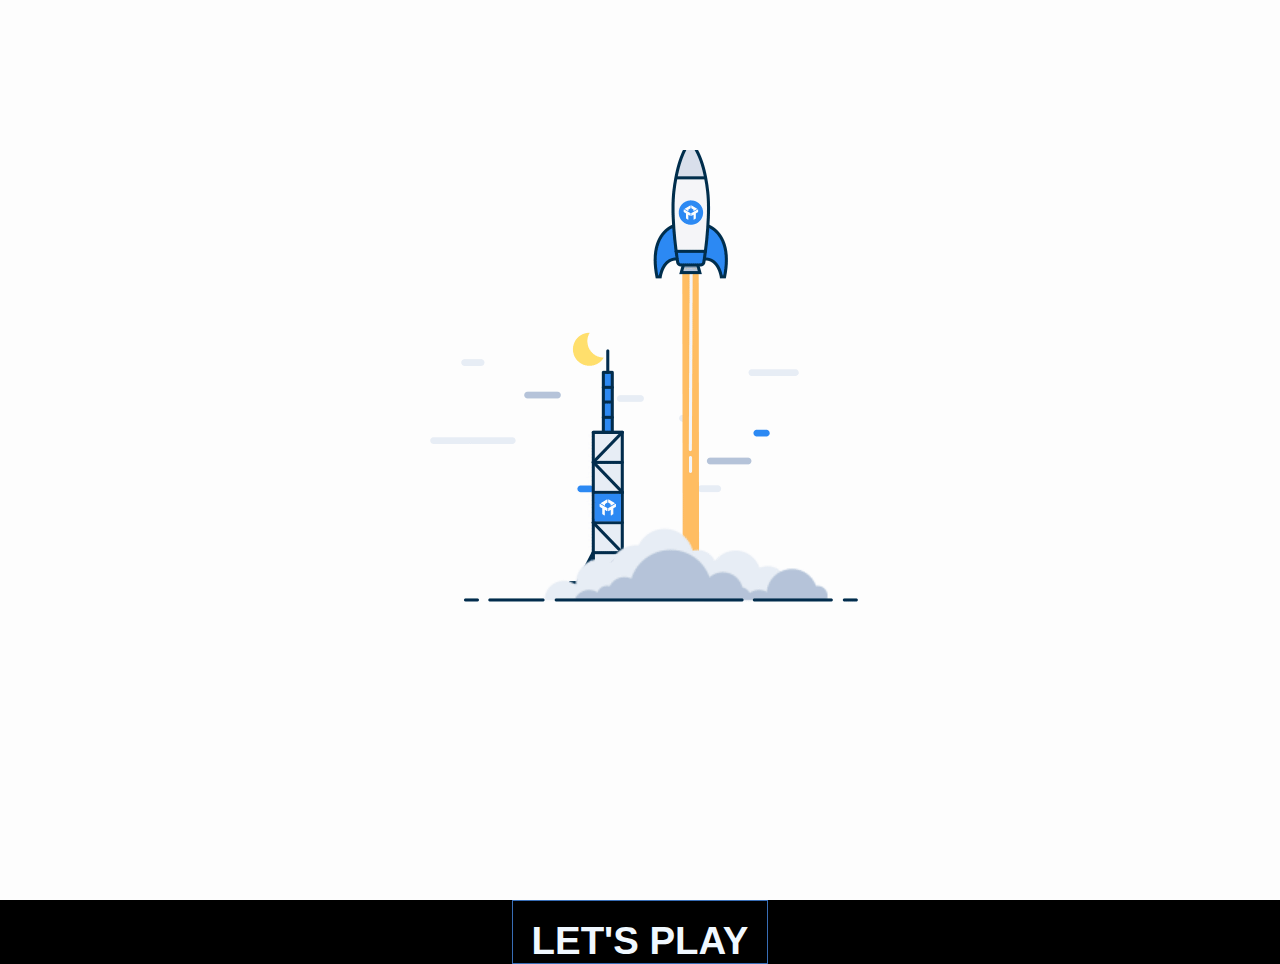
==== index.html @ 42dce7be "Add files via upload" ====
<!DOCTYPE html>
<html lang="en">
<head>
    <style>
       
    </style>
    <link rel="stylesheet" href="home.css">
    <meta charset="UTF-8">
    <meta http-equiv="X-UA-Compatible" content="IE=edge">
    <meta name="viewport" content="width=device-width, initial-scale=1.0">
    <title>Coming Soon!</title>
    <style>
  
    </style>
</head>
<body>
  
    <div id="loader"></div>
    <div class="content">
  
    <div id="particles-js">
    
    <h1 id="xx">TAE PAY</h1>
    <h2 id="xxx">THE FUTURE OF BANKING</h2>
    <h1 id="glow">COMING SOON!</h1>
    <h2 id="xxxxx">WHILE  YOU  WAIT</h2>
</div>
<audio src="/videos/bg_audio.mp3" id="my_audio" loop="loop" autoplay="autoplay"></audio>
<details id="details">
  <summary id="summary"><h1 id="sum_text"style="color: aliceblue;">LET'S PLAY</h1></summary>
<center><iframe src="https://funhtml5games.com?embed=mariokart" style="width:88vw;height:56vw;border:none; margin:auto;" frameborder="0" scrolling="no"></iframe></center>

</details>
<script src="./particles.js"></script>
<script src="./app.js"></script> </script>
<script src="loader.js"></script>
<script type="text/javascript">
  window.onload=function(){
      document.getElementById("my_audio").play();
    }
  </script>

</body>
</html>
---- home.css ----
#loader{
	position: fixed;
	width: 100%;
	height: 100vh;
	 background: #fdfdfd url('./videos/rocket1.gif') no-repeat center; 
	z-index: 999;
}
#links{
    text-decoration: none;
    color: black;
    
}
*{
    margin: 0px;
    padding: 0px;
    box-sizing: border-box;font-family: 'Gill Sans', 'Gill Sans MT', Calibri, 'Trebuchet MS', sans-serif;
}
#particles-js{
    width: 100%;
    height: 100vh;
    /* background-image: url('./videos/newbg.jpg'); */
    background-color: black;

}
#xx{
    position: absolute;
    margin: auto;
    top: 25% ;
    left: 50% ;
    transform: translate(-50%, -50%);
    font-size: 5vw;
    color: white;
    text-align: center;
    animation: glow 1s ease-in-out infinite alternate;
    }
    @keyframes xx {
        from {
          text-shadow: 0 0 10px #fff, 0 0 20px #fff, 0 0 30px #4FC2C1, 0 0 40px#4FC2C1, 0 0 50px #4FC2C1, 0 0 60px #4FC2C1, 0 0 70px #4FC2C1;
        }
        
        to {
          text-shadow: 0 0 20px #fff, 0 0 30px #4FC2C1, 0 0 40px #4FC2C1, 0 0 50px #4FC2C1, 0 0 60px #4FC2C1, 0 0 70px #4FC2C1, 0 0 80px #4FC2C1;
        }
      }
#xxx{
    position: absolute;
    margin: auto;
    top: 35%;
    left: 50%;
    transform: translate(-50%, -50%);
    font-size: 3.2vw;
    color: white;
}
#xxxx{
    position: absolute;
    top: 40%;
    left: 50%;
    transform: translate(-50%, -50%);
    font-size: 40px;
    color: white;
}
#xxxxx{
    position: absolute;
    margin: auto;
    top: 95%;
    left: 50%;
    transform: translate(-50%, -50%);
    font-size: 1.5vw;
    color: white;

}



#heading{
    font-size:4vw;
    font-family: Arial, Helvetica, sans-serif;
    color: white;
}
#sub_heading{
    color: white;
    font-size: 2em;
    font-family: Arial, Helvetica, sans-serif;
}
#button{
    font-family: lato;
    width:200px;
    margin-top:2em;
    color: black;
    background-color:white;
    border-radius: 1cm;
    border-color: white;
}
#button:hover{
    background-color: #4fc2c1;
    color:white
}
.what{
    display: flex;
    background-color: rgba(255,255,255,255);
}
#what_cont{
    margin-top:7em auto;
    margin-left: 6em auto;
    text-align: center;
    background-color:#5b5bbb
    ;
    width: 400px;
    height: 400px;
    border-radius: 1cm;
}
#subwhat{
    margin-top:10em;
}

section{
    position: relative;
    display: flex;
    flex-direction: row;
    align-items: center;
    min-height: 400px;
    padding: 100px 20vw;
    
}
.what{
    color: #386db5;
    display: flex;
}
.what2{
    background-color: black;
}
#glow {
  
    text-align: center;
    animation: glow 1s ease-in-out infinite alternate;
    position: absolute;
    margin: auto;
    top: 53%;
    left: 50%;
    transform: translate(-50%, -50%);
    font-size: 5.8vw;
    color: white;
  }
  
  @keyframes glow {
    from {
      text-shadow: 0 0 10px #fff, 0 0 20px #fff, 0 0 30px #4FC2C1, 0 0 40px #4FC2C1, 0 0 50px #4FC2C1, 0 0 60px #4FC2C1, 0 0 70px #4FC2C1;
    }
    
    to {
      text-shadow: 0 0 20px #fff, 0 0 30px #386DB5, 0 0 40px #386DB5, 0 0 50px #386DB5, 0 0 60px #386DB5, 0 0 70px #386DB5, 0 0 80px #386DB5;
    }
  }
  body{
      background-color: black;
  }
  
  body{
      background-color: black;
  }
  #summary{
      margin: auto;
      border: solid;
      border-width: 1px;
      border-color: #386DB5;
      width: 20%;
      text-align: center;
  }
  
#sum_text{

    font-size: 3vw;
    color: white;
}
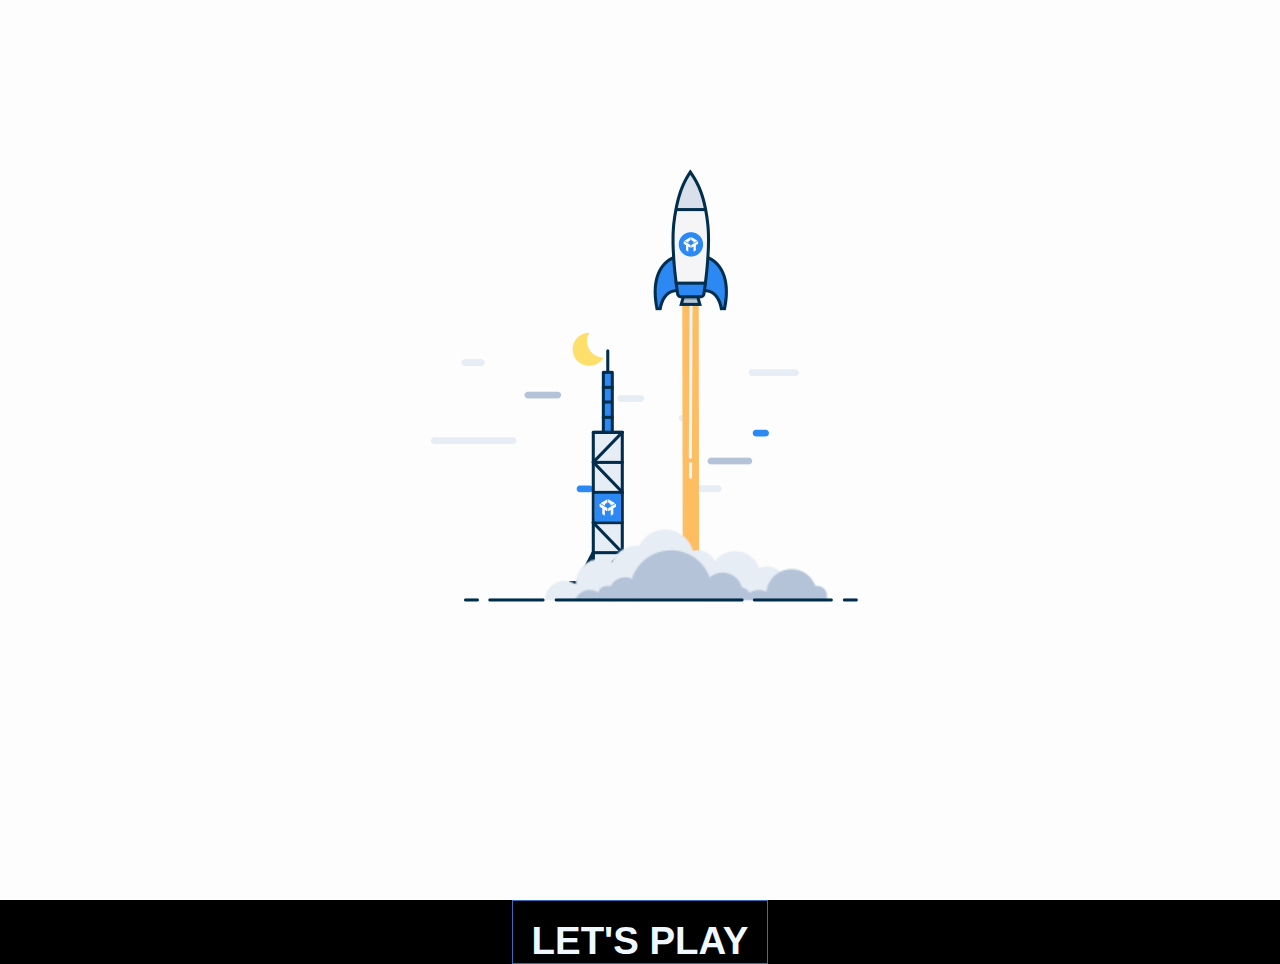
==== commit 599a34bf: "Update index.html" ====
--- a/index.html
+++ b/index.html
@@ -25,20 +25,15 @@
     <h1 id="glow">COMING SOON!</h1>
     <h2 id="xxxxx">WHILE  YOU  WAIT</h2>
 </div>
-<audio src="/videos/bg_audio.mp3" id="my_audio" loop="loop" autoplay="autoplay"></audio>
 <details id="details">
   <summary id="summary"><h1 id="sum_text"style="color: aliceblue;">LET'S PLAY</h1></summary>
-<center><iframe src="https://funhtml5games.com?embed=mariokart" style="width:88vw;height:56vw;border:none; margin:auto;" frameborder="0" scrolling="no"></iframe></center>
 
 </details>
 <script src="./particles.js"></script>
 <script src="./app.js"></script> </script>
 <script src="loader.js"></script>
-<script type="text/javascript">
-  window.onload=function(){
-      document.getElementById("my_audio").play();
-    }
+
   </script>
 
 </body>
-</html>+</html>
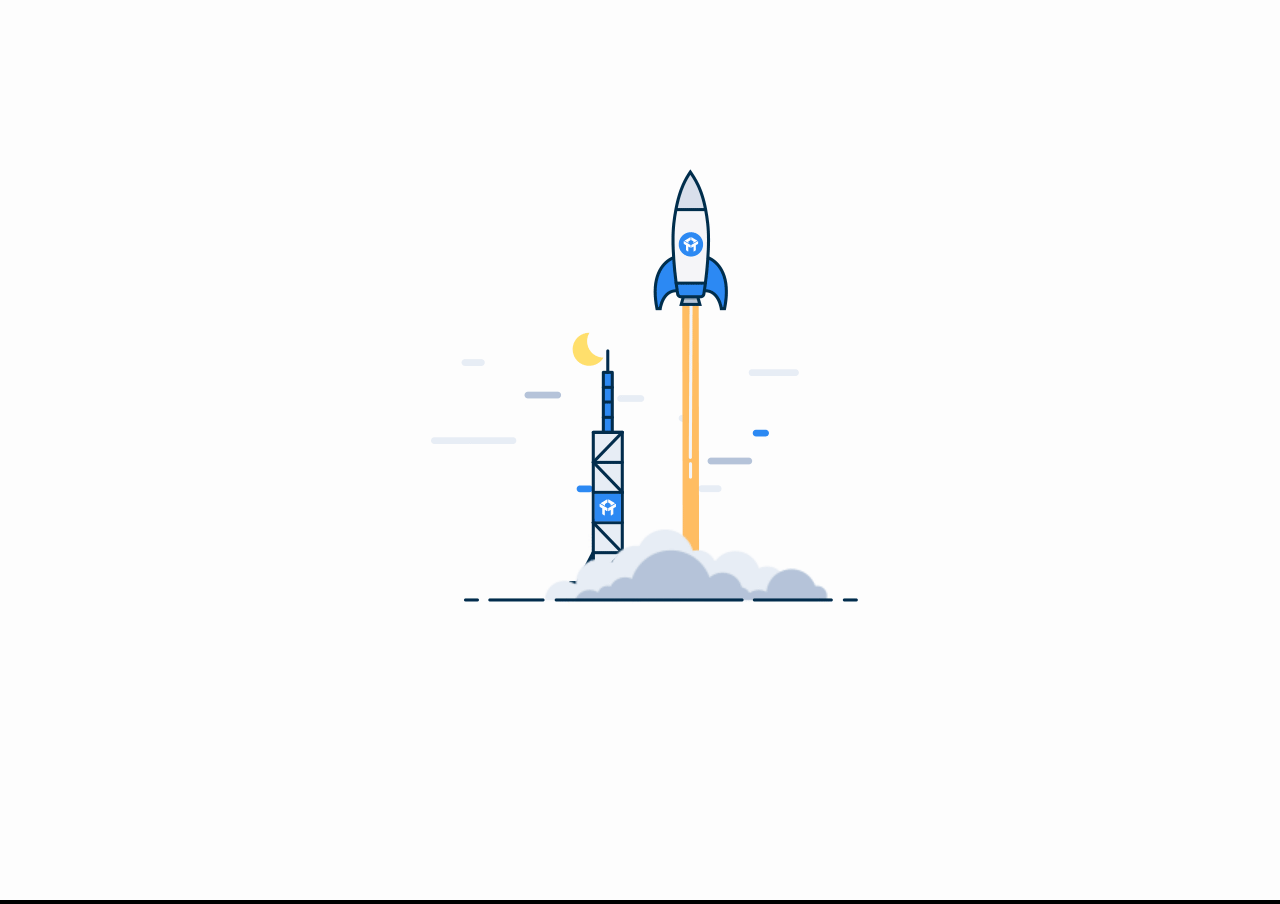
==== commit c7f726b2: "Update index.html" ====
--- a/index.html
+++ b/index.html
@@ -23,12 +23,7 @@
     <h1 id="xx">TAE PAY</h1>
     <h2 id="xxx">THE FUTURE OF BANKING</h2>
     <h1 id="glow">COMING SOON!</h1>
-    <h2 id="xxxxx">WHILE  YOU  WAIT</h2>
-</div>
-<details id="details">
-  <summary id="summary"><h1 id="sum_text"style="color: aliceblue;">LET'S PLAY</h1></summary>
-
-</details>
+    
 <script src="./particles.js"></script>
 <script src="./app.js"></script> </script>
 <script src="loader.js"></script>
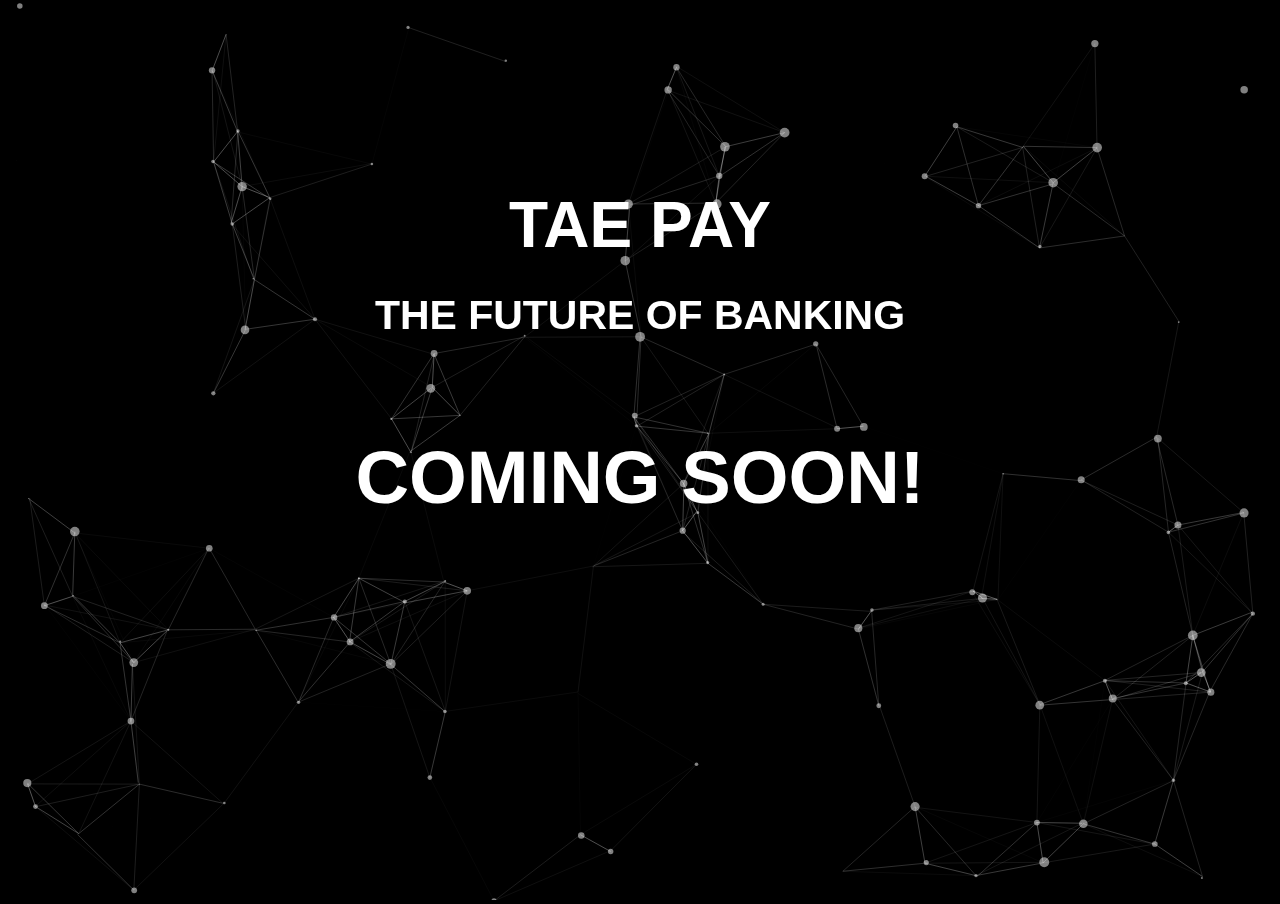
==== commit 15171b94: "Update index.html" ====
--- a/index.html
+++ b/index.html
@@ -15,20 +15,19 @@
 </head>
 <body>
   
-    <div id="loader"></div>
-    <div class="content">
-  
+    <div class="example">
     <div id="particles-js">
     
-    <h1 id="xx">TAE PAY</h1>
-    <h2 id="xxx">THE FUTURE OF BANKING</h2>
-    <h1 id="glow">COMING SOON!</h1>
-    
+    <div class="xx"><h1 id="xx">TAE PAY</h1></div>
+   <center> <h2 id="xxx">THE FUTURE OF BANKING</h2></center>
+    <div class="glow"><h1 id="glow">COMING SOON!</h1></div>
+
+</div>
+<audio src="/videos/bg_audio.mp3" id="my_audio" loop="loop" autoplay="autoplay"></audio>
 <script src="./particles.js"></script>
 <script src="./app.js"></script> </script>
 <script src="loader.js"></script>
 
-  </script>
 
 </body>
 </html>
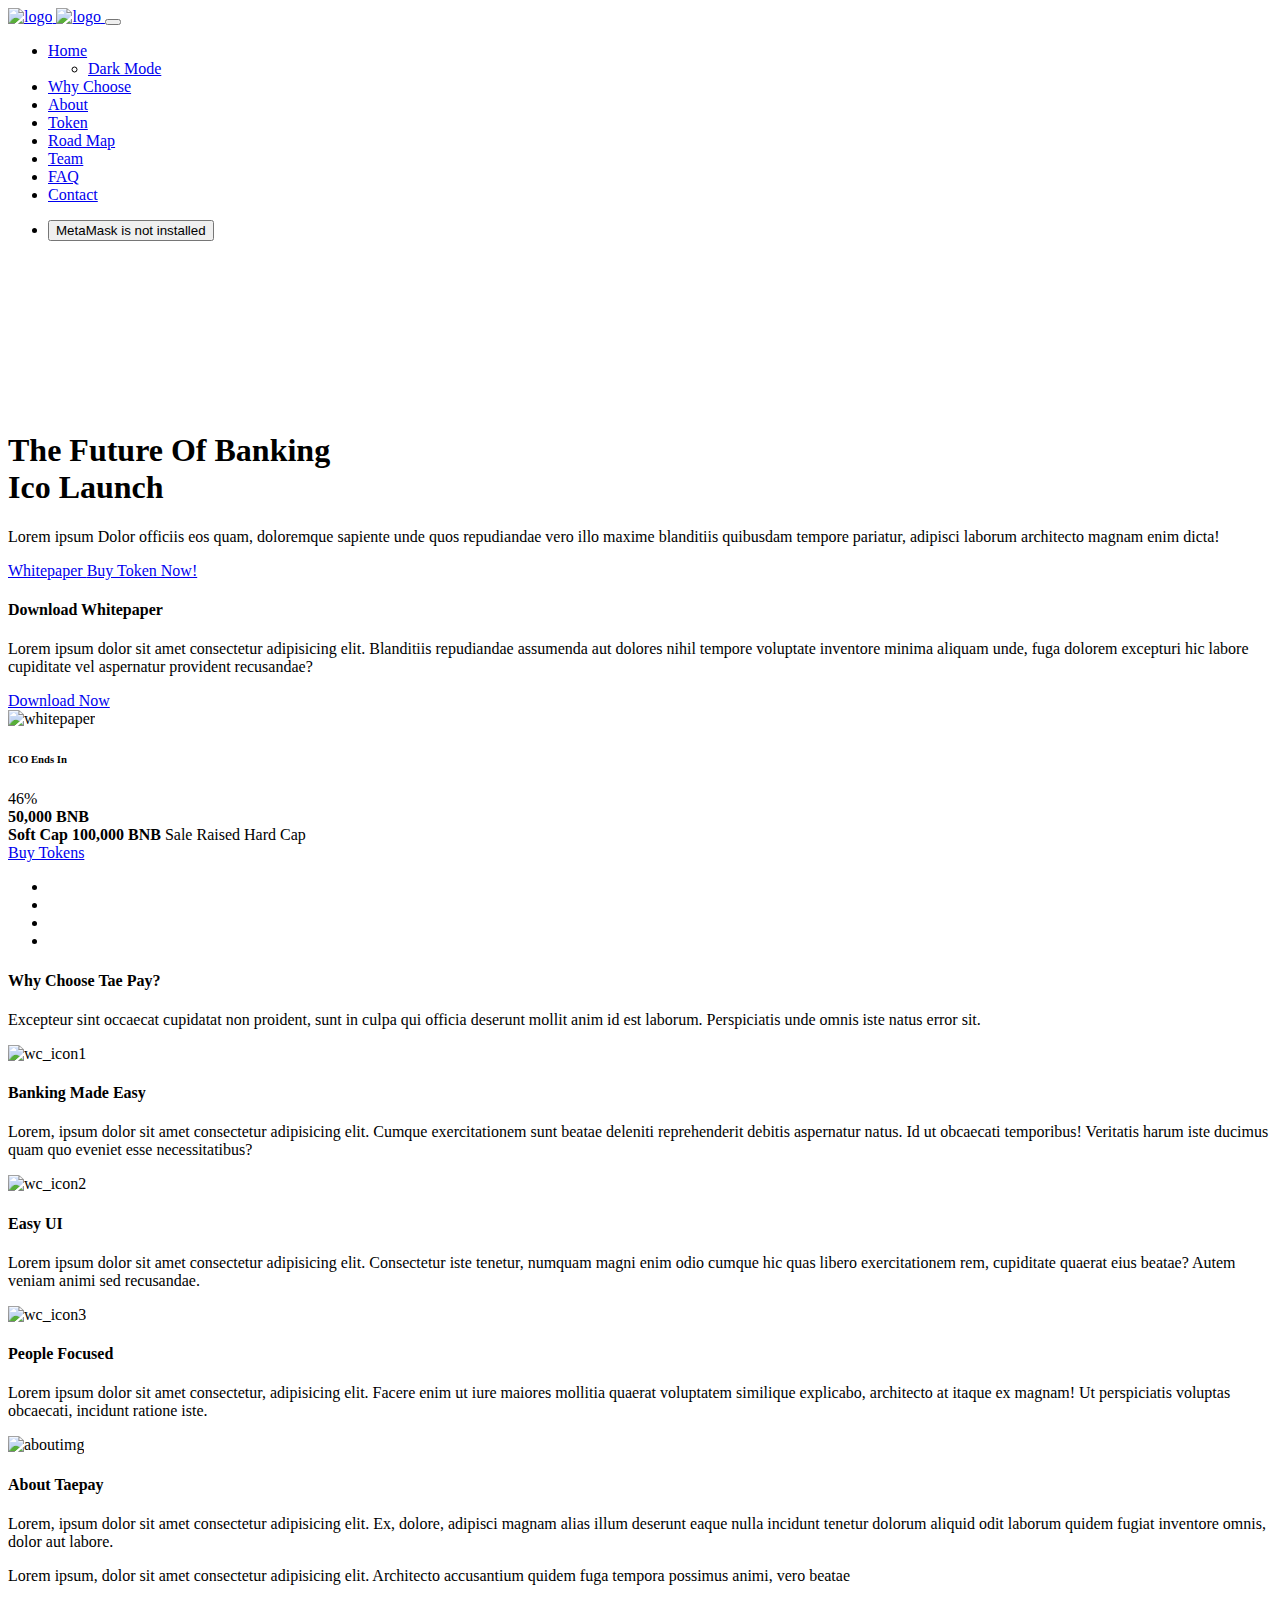
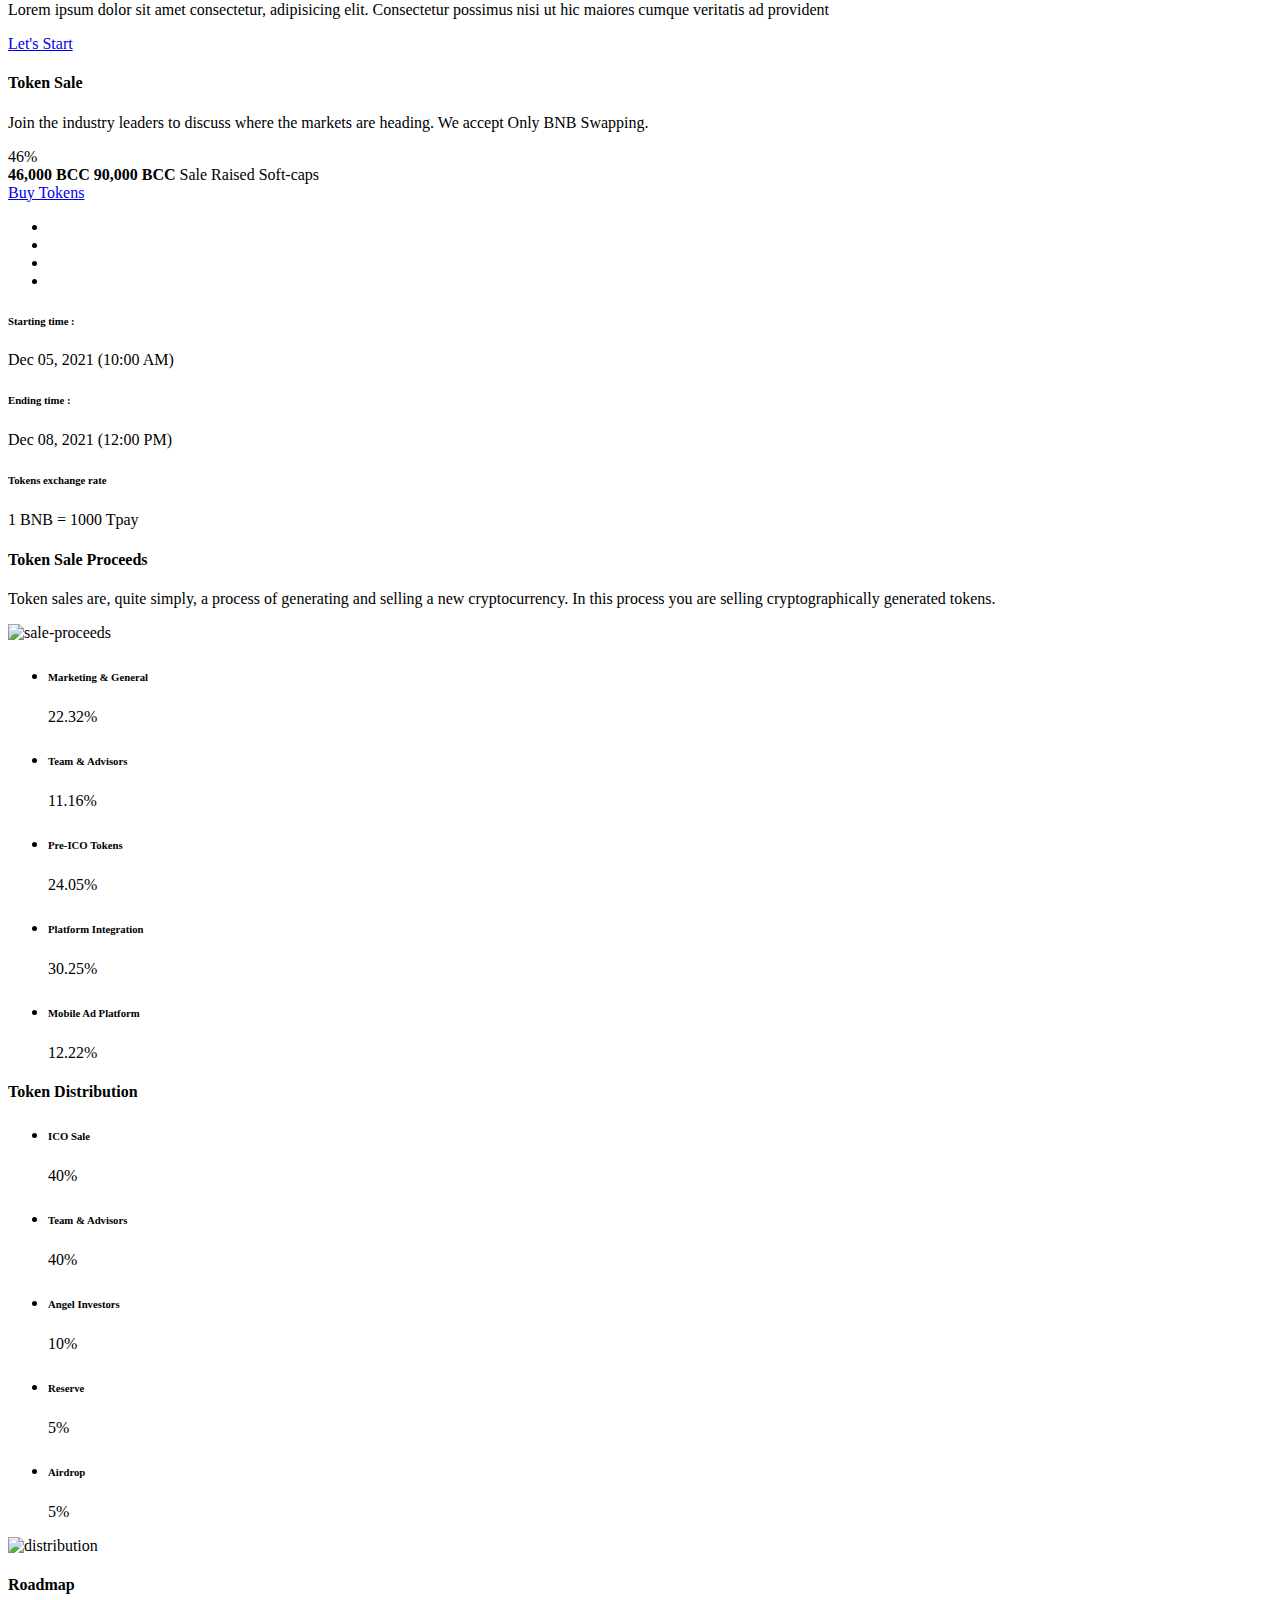
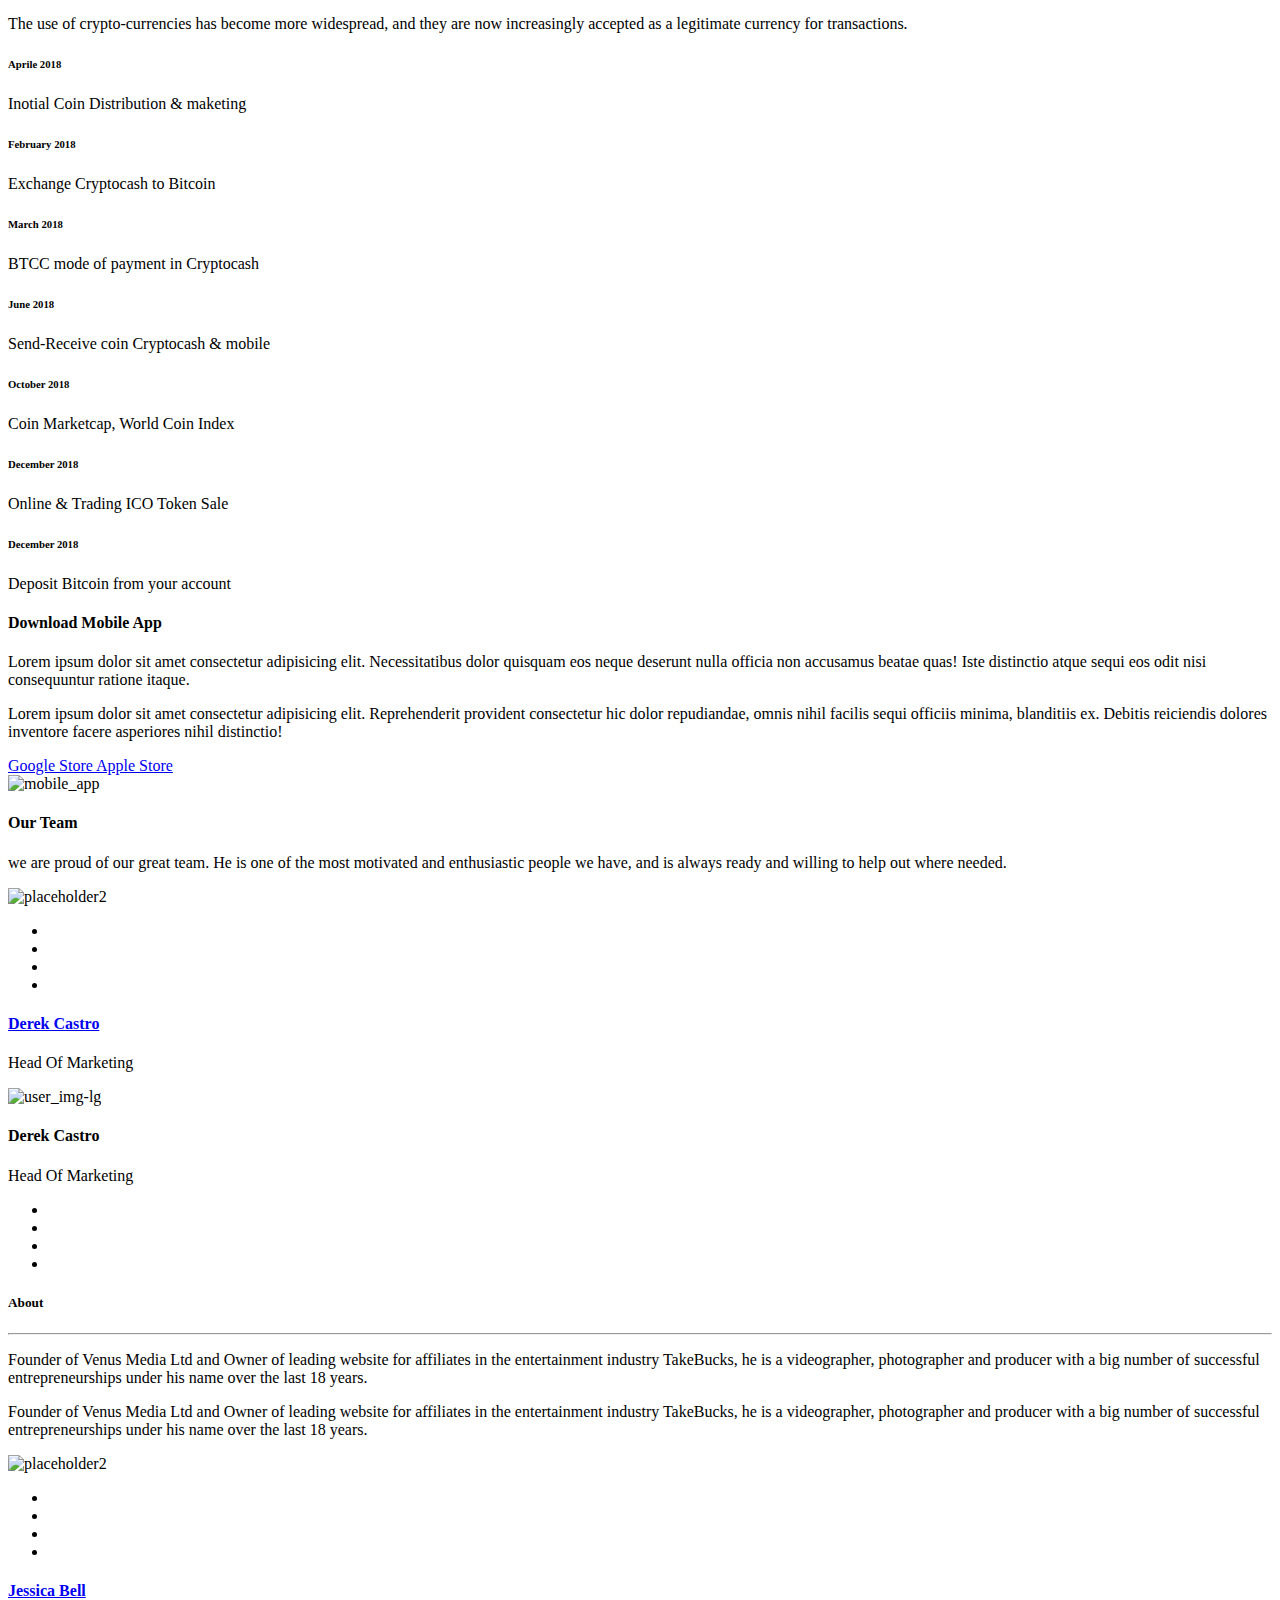
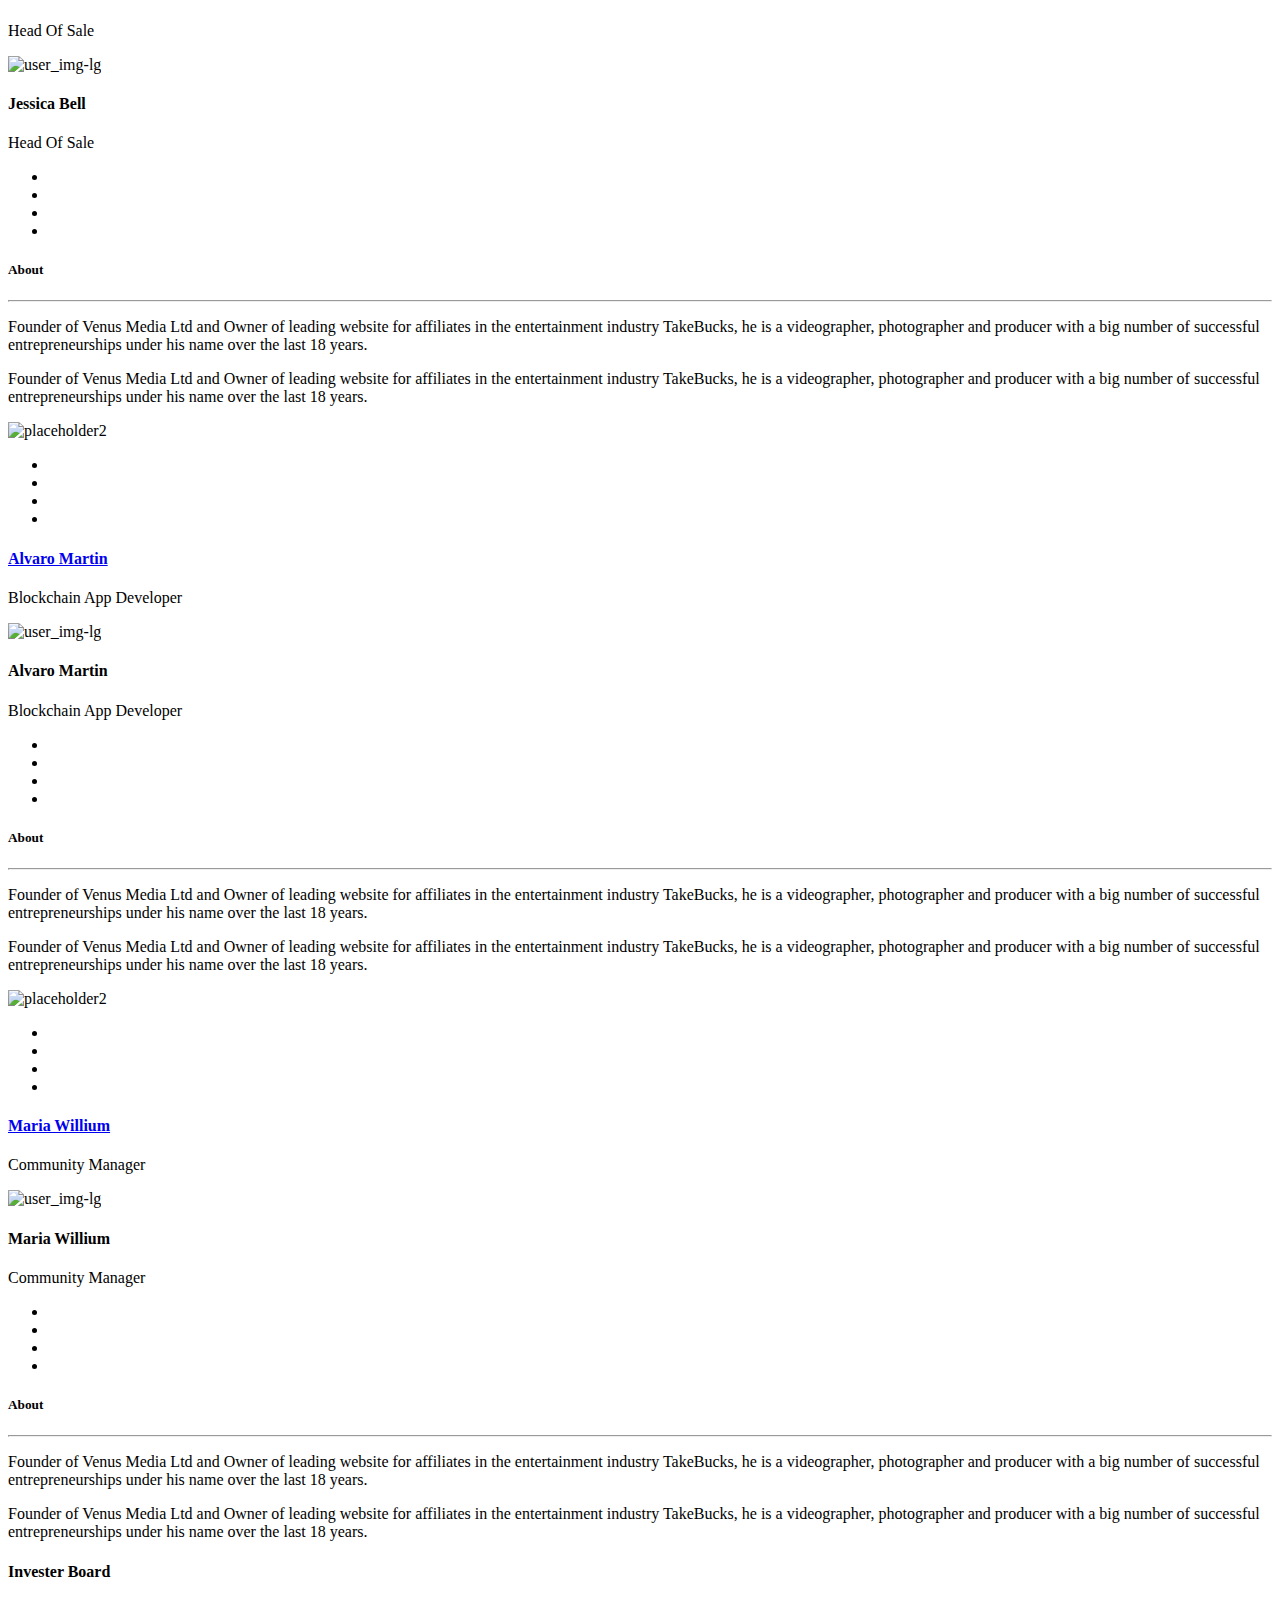
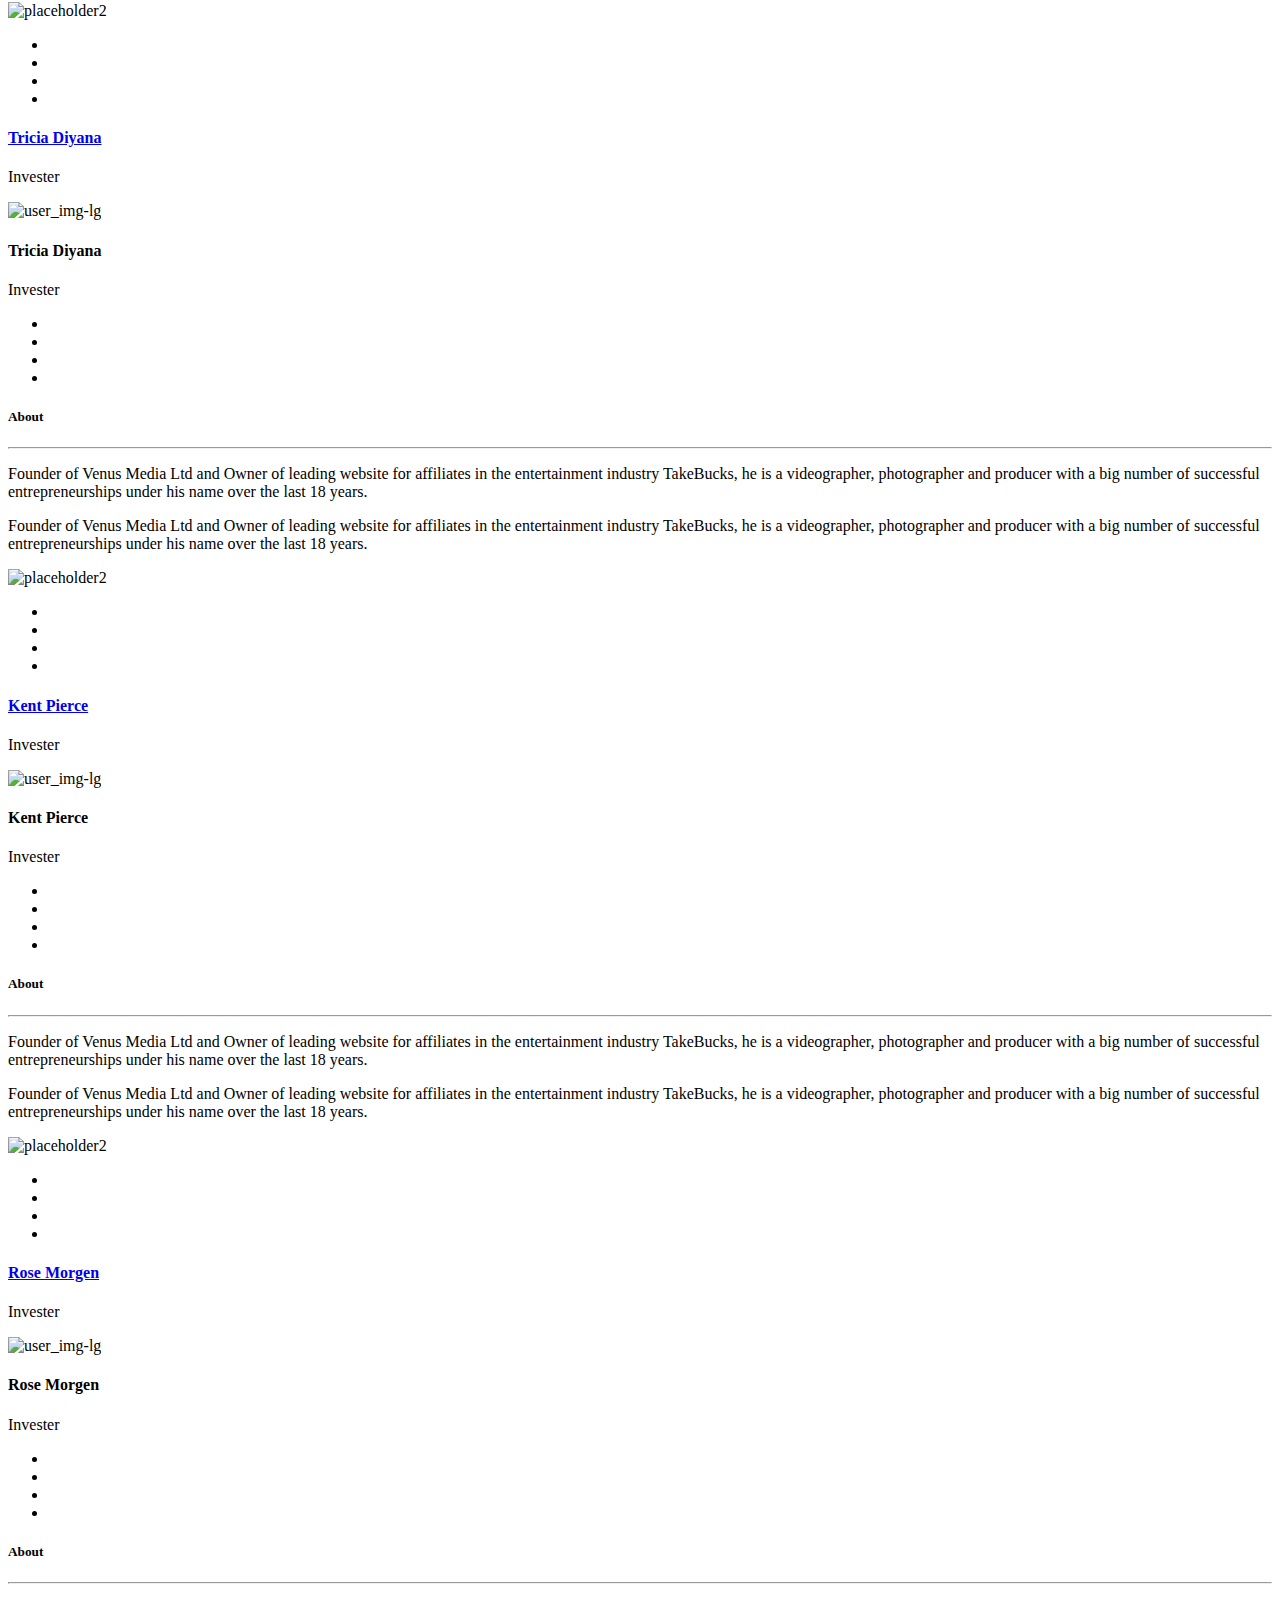
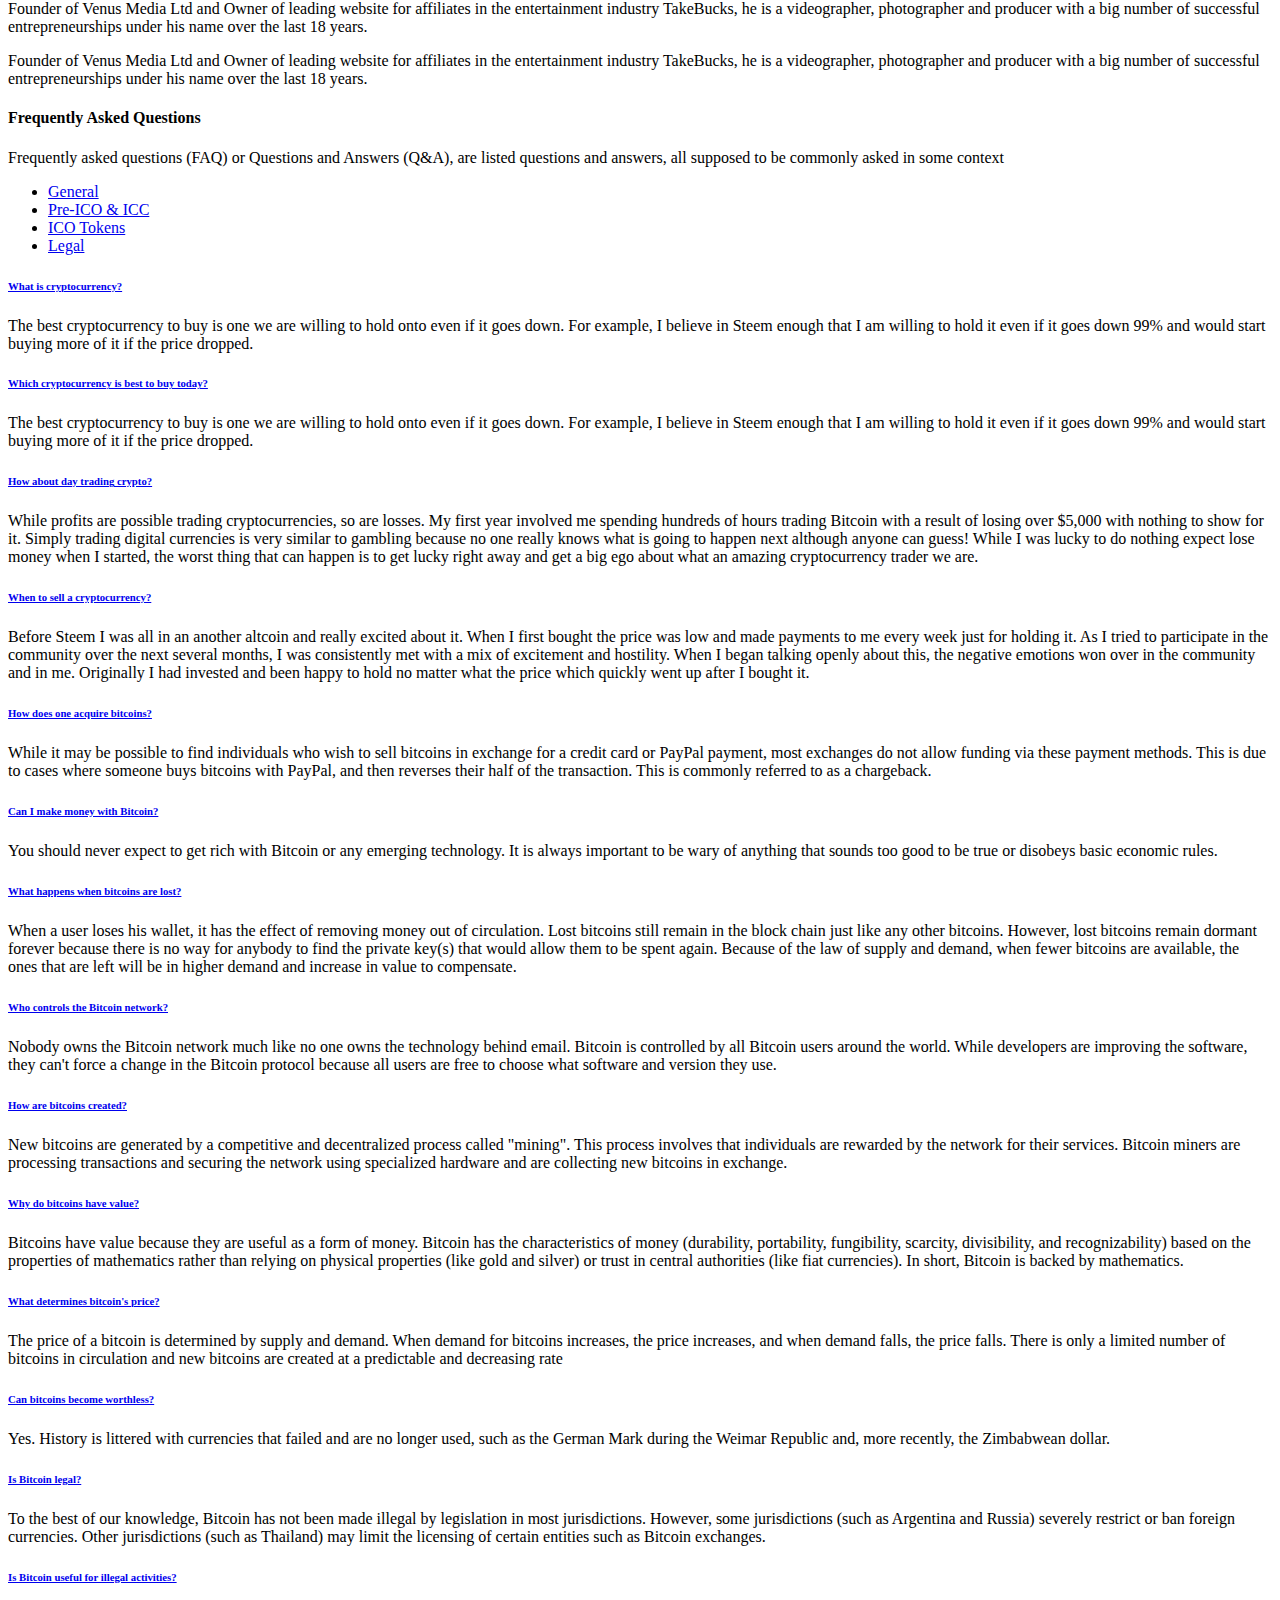
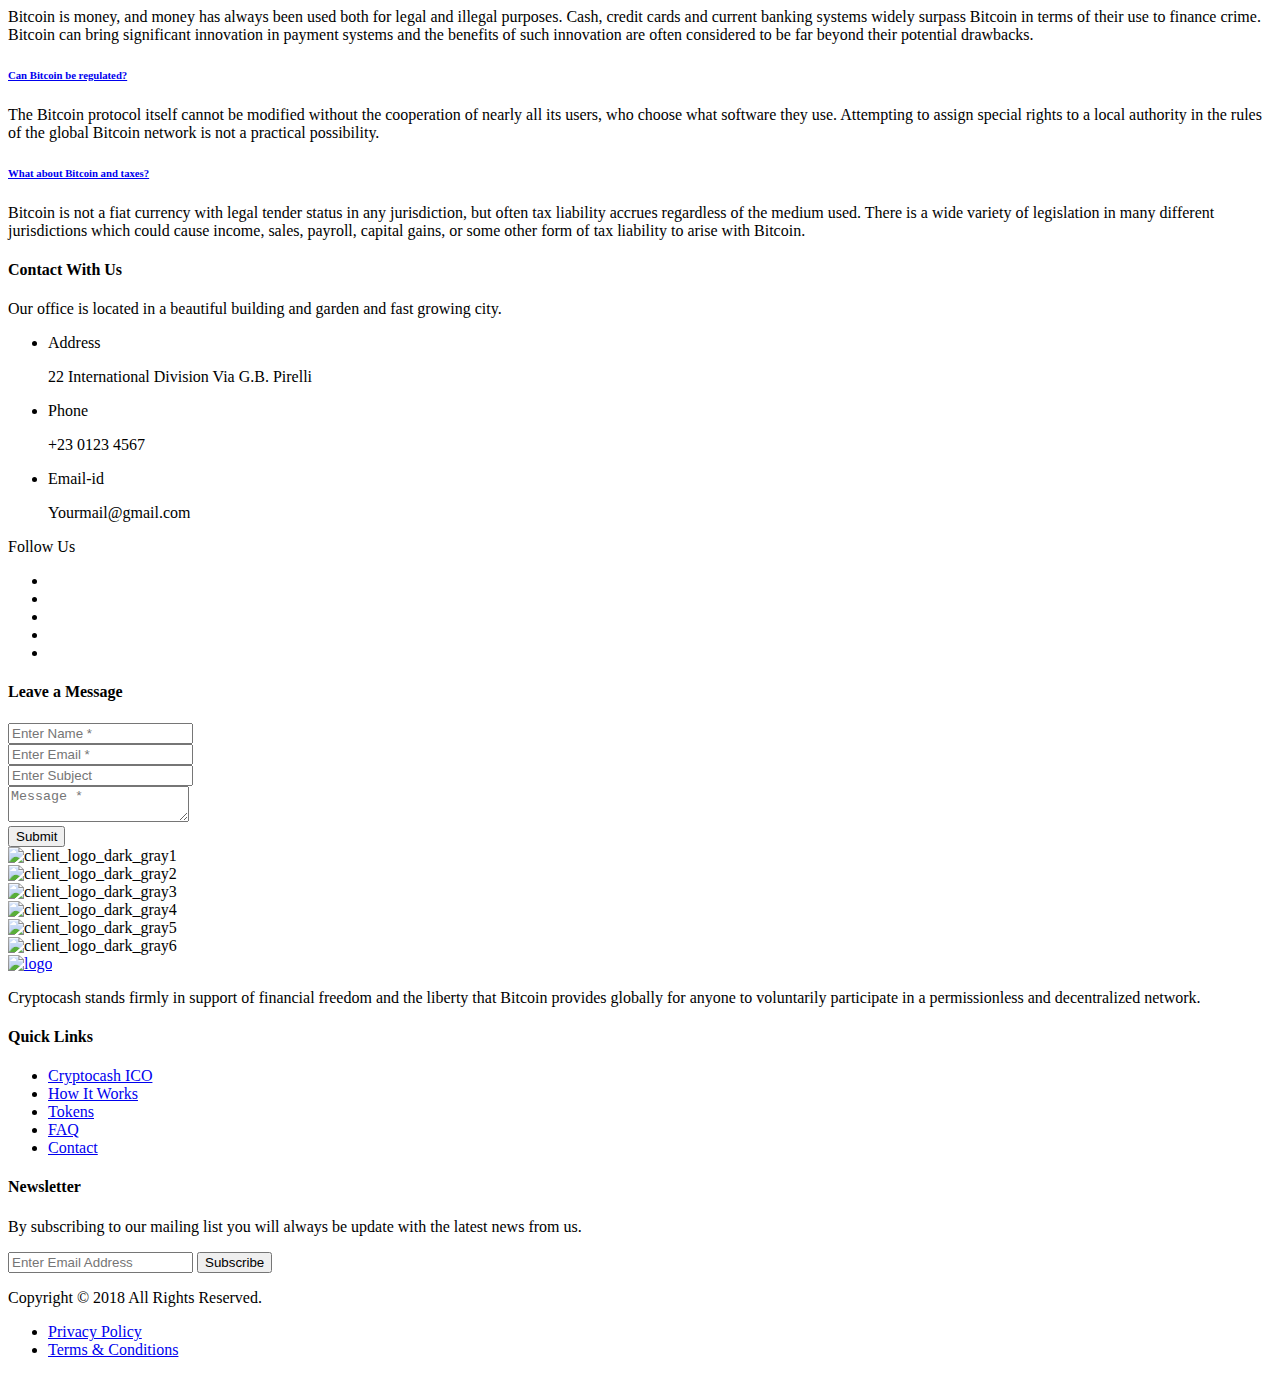
==== commit bf4533e2: "Add files via upload" ====
--- a/index.html
+++ b/index.html
@@ -1,33 +1,1342 @@
 <!DOCTYPE html>
 <html lang="en">
 <head>
-    <style>
-       
-    </style>
-    <link rel="stylesheet" href="home.css">
-    <meta charset="UTF-8">
-    <meta http-equiv="X-UA-Compatible" content="IE=edge">
-    <meta name="viewport" content="width=device-width, initial-scale=1.0">
-    <title>Coming Soon!</title>
-    <style>
-  
-    </style>
+<!-- Meta -->
+<meta charset="utf-8">
+<meta http-equiv="X-UA-Compatible" content="IE=edge">
+<meta name="viewport" content="width=device-width, initial-scale=1">
+<meta name="description" content="Cryptocash is Professional Creative Template" />
+<!-- SITE TITLE -->
+<title>Tae Pay</title>
+<!-- Favicon Icon -->
+<link rel="shortcut icon" type="image/x-icon" href="assets/images/logo1 (2).png">
+<!-- Animation CSS -->
+<link rel="stylesheet" href="assets/css/animate.css" >
+<!-- Latest Bootstrap min CSS -->
+<link rel="stylesheet" href="assets/bootstrap/css/bootstrap.min.css">
+<!-- Google Font -->
+<link href="https://fonts.googleapis.com/css?family=Poppins:100,200,300,400,500,600,700,800,900" rel="stylesheet">
+<!-- Font Awesome CSS -->
+<link rel="stylesheet" href="assets/css/font-awesome.min.css" >
+<!-- ionicons CSS -->
+<link rel="stylesheet" href="assets/css/ionicons.min.css">
+<!--- owl carousel CSS-->
+<link rel="stylesheet" href="assets/owlcarousel/css/owl.carousel.min.css">
+<link rel="stylesheet" href="assets/owlcarousel/css/owl.theme.default.min.css">
+<!-- Magnific Popup CSS -->
+<link rel="stylesheet" href="assets/css/magnific-popup.css">
+<link rel="stylesheet" href="assets/css/spop.min.css">
+<!-- Style CSS -->
+<link rel="stylesheet" href="assets/css/style.css">
+<link rel="stylesheet" href="assets/css/responsive.css">
+<!-- Color CSS -->
+<link id="layoutstyle" rel="stylesheet" href="assets/color/theme.css">
 </head>
-<body>
-  
-    <div class="example">
-    <div id="particles-js">
-    
-    <div class="xx"><h1 id="xx">TAE PAY</h1></div>
-   <center> <h2 id="xxx">THE FUTURE OF BANKING</h2></center>
-    <div class="glow"><h1 id="glow">COMING SOON!</h1></div>
+
+<body class="bg_light v_light_blue_pro" data-spy="scroll" data-offset="110">
+
+<!-- START LOADER -->
+<div id="loader-wrapper">
+    <div id="loading-center-absolute">
+        <div class="object" id="object_four"></div>
+        <div class="object" id="object_three"></div>
+        <div class="object" id="object_two"></div>
+        <div class="object" id="object_one"></div>
+    </div>
+    <div class="loader-section section-left"></div>
+    <div class="loader-section section-right"></div>
 
 </div>
-<audio src="/videos/bg_audio.mp3" id="my_audio" loop="loop" autoplay="autoplay"></audio>
-<script src="./particles.js"></script>
-<script src="./app.js"></script> </script>
-<script src="loader.js"></script>
-
-
+<!-- END LOADER --> 
+
+<!-- START HEADER -->
+<header class="header_wrap fixed-top">
+	<div class="container-fluid">
+		<nav class="navbar navbar-expand-lg"> 
+			<a class="navbar-brand page-scroll animation" href="#home_section" data-animation="fadeInDown" data-animation-delay="1s"> 
+            	<img class="logo_light" src="assets/images/logo1 (2).png" alt="logo" height="40" width="55" /> 
+                <img class="logo_dark" src="assets/images/logo1.png" alt="logo" /> 
+            </a>
+            <button class="navbar-toggler animation" type="button" data-toggle="collapse" data-target="#navbarSupportedContent" aria-controls="navbarSupportedContent" aria-expanded="false" aria-label="Toggle navigation" data-animation="fadeInDown" data-animation-delay="1.1s"> 
+                <span class="ion-android-menu"></span> 
+            </button>
+			<div class="collapse navbar-collapse" id="navbarSupportedContent">
+                <ul class="navbar-nav m-auto">
+					<li class="dropdown animation" data-animation="fadeInDown" data-animation-delay="1.1s">
+						<a data-toggle="dropdown" class="nav-link dropdown-toggle active" href="#">Home</a>
+							<div class="dropdown-menu">
+       							<ul class="list_none">
+                                	<li>
+                                        <a class="dropdown-item menu-link" href="index-light-dark-modern.html">Dark Mode</a>
+                                       
+                                	</li>
+                       			
+                                 
+                                  
+                      			</ul>
+                         	</div>   
+                    </li>
+                    <li class="animation" data-animation="fadeInDown" data-animation-delay="1.2s"><a class="nav-link page-scroll nav_item" href="#why_choose">Why Choose</a></li>
+                    <li class="animation" data-animation="fadeInDown" data-animation-delay="1.3s"><a class="nav-link page-scroll nav_item" href="#about">About</a></li>
+                    <li class="animation" data-animation="fadeInDown" data-animation-delay="1.4s"><a class="nav-link page-scroll nav_item" href="#token">Token</a></li>
+                    <li class="animation" data-animation="fadeInDown" data-animation-delay="1.5s"><a class="nav-link page-scroll nav_item" href="#roadmap">Road Map</a></li>
+                    <li class="animation" data-animation="fadeInDown" data-animation-delay="1.6s"><a class="nav-link page-scroll nav_item" href="#team">Team</a></li>
+                    <li class="animation" data-animation="fadeInDown" data-animation-delay="1.7s"><a class="nav-link page-scroll nav_item" href="#faq">FAQ</a></li>
+                    <li class="animation" data-animation="fadeInDown" data-animation-delay="1.8s"><a class="nav-link page-scroll nav_item" href="#contact">Contact</a></li>
+                </ul>
+                <ul class="navbar-nav nav_btn align-items-center">
+                    <li>
+                      <div class="flex-col space-y-2 justify-center items-center">
+                        <button id='loginButton' onclick="" class="mx-auto rounded-md p-2 bg-purple-500 text-white">
+                          Connect
+                        </button>
+                        <p id='userWallet' class='text-lg text-gray-600 my-2'></p>
+                      </div>
+                    
+                      <script>
+                        window.userWalletAddress = null
+                        const loginButton = document.getElementById('loginButton')
+                        const userWallet = document.getElementById('userWallet')
+                    
+                        function toggleButton() {
+                          if (!window.ethereum) {
+                            loginButton.innerText = 'MetaMask is not installed'
+                            loginButton.classList.remove('bg-purple-500', 'text-white')
+                            loginButton.classList.add('bg-gray-500', 'text-gray-100', 'cursor-not-allowed')
+                            return false
+                          }
+                    
+                          loginButton.addEventListener('click', loginWithMetaMask)
+                        }
+                    
+                        async function loginWithMetaMask() {
+                          const accounts = await window.ethereum.request({ method: 'eth_requestAccounts' })
+                            .catch((e) => {
+                              console.error(e.message)
+                              return
+                            })
+                          if (!accounts) { return }
+                    
+                          window.userWalletAddress = accounts[0]
+                          // userWallet.innerText = window.userWalletAddress
+                          loginButton.innerText = 'Disconnect'
+                    
+                          loginButton.removeEventListener('click', loginWithMetaMask)
+                          setTimeout(() => {
+                            loginButton.addEventListener('click', signOutOfMetaMask)
+                          }, 200)
+                        }
+                    
+                        function signOutOfMetaMask() {
+                          window.userWalletAddress = null
+                          userWallet.innerText = ''
+                          loginButton.innerText = 'Connect'
+                    
+                          loginButton.removeEventListener('click', signOutOfMetaMask)
+                          setTimeout(() => {
+                            loginButton.addEventListener('click', loginWithMetaMask)
+                          }, 200)
+                        }
+                    
+                        window.addEventListener('DOMContentLoaded', () => {
+                          toggleButton()
+                        });
+                      </script>
+                  </li> 
+                </ul>
+			</div>
+		</nav>
+	</div>
+</header>
+<!-- END HEADER --> 
+
+<!-- START SECTION BANNER -->
+<section id="home_section" class="section_banner banner_bg1 banner_shape">
+	<div class="banner_rouded_bg blue_light_bg"><canvas id="banner_canvas" class="transparent_effect"></canvas></div>
+    <div class="container">
+        <div class="row align-items-center">
+            <div class="col-lg-6 col-md-12 col-sm-12 order-lg-first">
+                <div class="banner_text text_md_center">
+                    <h1 class="animation" data-animation="fadeInUp" data-animation-delay="1.1s">The Future Of Banking <br> Ico Launch</h1>
+                    <p class="animation" data-animation="fadeInUp" data-animation-delay="1.3s">Lorem ipsum Dolor officiis eos quam, doloremque sapiente unde quos repudiandae vero illo maxime blanditiis quibusdam tempore pariatur, adipisci laborum architecto magnam enim dicta!</p>
+                    <div class="btn_group animation" data-animation="fadeInUp" data-animation-delay="1.4s"> 
+                        <a href="#whitepaper" class="btn btn-default btn-radius nav-link content-popup">Whitepaper <i class="ion-ios-arrow-thin-right"></i></a> 
+                        <a href="#" class="btn btn-default btn-radius">Buy Token Now! <i class="ion-ios-arrow-thin-right"></i></a> 
+                    </div>
+                    <div id="whitepaper" class="team_pop mfp-hide">
+                        <div class="row m-0">
+                            <div class="col-md-7">
+                                <div class="pt-3 pb-3">
+                                    <div class="title_default_dark title_border"> 
+                                        <h4>Download Whitepaper</h4>
+                                        <p>Lorem ipsum dolor sit amet consectetur adipisicing elit. Blanditiis repudiandae assumenda aut dolores nihil tempore voluptate inventore minima aliquam unde, fuga dolorem excepturi hic labore cupiditate vel aspernatur provident recusandae?</p>
+										<a href="#" class="btn btn-default btn-radius">Download Now <i class="ion-ios-arrow-thin-right"></i></a>
+
+                                    </div>
+                                </div>
+                            </div>
+                            <div class="col-md-5"> 
+                                <img class="pt-3 pb-3" src="assets/images/whitepaper.png" alt="whitepaper"/> 
+                            </div>
+                        </div>
+                    </div>
+                </div>
+            </div>
+            <div class="col-lg-5 offset-lg-1 col-md-12 col-sm-12 order-first">
+                <div class="banner_inner res_md_mb_50 res_xs_mb_30">
+                    <h6 class="animation alert alert-warning text-uppercase" data-animation="fadeInUp" data-animation-delay="1s"> ICO Ends In</h6>
+                    <div class="tk_countdown text-center animation bg-white" data-animation="fadeIn" data-animation-delay="1.1s">
+                        <div class="banner_text tk_counter_inner">
+                            <div class="tk_countdown_time animation" data-animation="fadeInUp" data-animation-delay="1.2s" data-time="2021/11/27 18:52:00"></div>
+                            <div class="progress animation" data-animation="fadeInUp" data-animation-delay="1.3s">
+                            <div class="progress-bar progress-bar-striped" role="progressbar" aria-valuenow="46" aria-valuemin="0" aria-valuemax="100" style="width:46%"> 46% </div>
+                                <span class="progress_label" style="left: 50%"> <strong> 50,000 BNB<br> Soft Cap </strong></span>
+                                <span class="progress_label" style="left: 90%"> <strong> 100,000 BNB </strong></span>
+                                <span class="progress_min_val">Sale Raised</span>
+                                <span class="progress_max_val">Hard Cap</span>
+                                
+                            </div>
+                        	<a href="#" class="btn btn-default btn-radius animation" data-animation="fadeInUp" data-animation-delay="1.40s" >Buy Tokens <i class="ion-ios-arrow-thin-right"></i></a>
+                            <ul class="icon_list list_none d-flex justify-content-center">
+                            	<li class="animation" data-animation="fadeInUp" data-animation-delay="1.5s"><i class="fa fa-cc-visa"></i></li>
+                                <li class="animation" data-animation="fadeInUp" data-animation-delay="1.6s"><i class="fa fa-cc-mastercard"></i></li>
+                                <li class="animation" data-animation="fadeInUp" data-animation-delay="1.7s"><i class="fa fa-bitcoin"></i></li>
+                                <li class="animation" data-animation="fadeInUp" data-animation-delay="1.8s"><i class="fa fa-paypal"></i></li>
+                            </ul>                        
+                        </div>
+                	</div>
+                </div>
+          	</div>
+        </div>
+    </div>
+</section>
+<!-- END SECTION BANNER --> 
+
+<!-- START SECTION WHY CHOOSE US -->
+<section id="why_choose">
+	<div class="container">
+		<div class="row align-items-center">
+			<div class="col-lg-8 offset-lg-2 col-md-12 col-sm-12">
+				<div class="title_default_dark title_border text-center">
+                  <h4 class="animation" data-animation="fadeInUp" data-animation-delay="0.2s">Why Choose Tae Pay?</h4>
+                  <p class="animation" data-animation="fadeInUp" data-animation-delay="0.4s">Excepteur sint occaecat cupidatat non proident, sunt in culpa qui officia deserunt mollit anim id est laborum. Perspiciatis unde omnis iste natus error sit.</p>
+        		</div>
+			</div>
+        </div>
+        <div class="row">
+            <div class="col-lg-4 col-md-6 col-sm-12">
+            	<div class="box_wrap radius_box bg-white text-center animation" data-animation="fadeInUp" data-animation-delay="0.6s">
+                	<img src="assets/images/wc_icon1.png" alt="wc_icon1"/>
+                    <h4>Banking Made Easy</h4>
+                    <p>Lorem, ipsum dolor sit amet consectetur adipisicing elit. Cumque exercitationem sunt beatae deleniti reprehenderit debitis aspernatur natus. Id ut obcaecati temporibus! Veritatis harum iste ducimus quam quo eveniet esse necessitatibus?</p>
+                </div>
+            </div>
+            <div class="col-lg-4 col-md-6 col-sm-12">
+            	<div class="box_wrap radius_box bg-white text-center animation" data-animation="fadeInUp" data-animation-delay="0.8s">
+                	<img src="assets/images/wc_icon2.png" alt="wc_icon2"/>
+                    <h4>Easy UI</h4>
+                    <p>Lorem ipsum dolor sit amet consectetur adipisicing elit. Consectetur iste tenetur, numquam magni enim odio cumque hic quas libero exercitationem rem, cupiditate quaerat eius beatae? Autem veniam animi sed recusandae.</p>
+                </div>
+            </div>
+            <div class="col-lg-4 offset-lg-0 col-md-6 offset-md-3 col-sm-12">
+            	<div class="box_wrap radius_box bg-white text-center animation" data-animation="fadeInUp" data-animation-delay="1s">
+                	<img src="assets/images/wc_icon3.png" alt="wc_icon3"/>
+                    <h4>People Focused</h4>
+                    <p>Lorem ipsum dolor sit amet consectetur, adipisicing elit. Facere enim ut iure maiores mollitia quaerat voluptatem similique explicabo, architecto at itaque ex magnam! Ut perspiciatis voluptas obcaecati, incidunt ratione iste.</p>
+                </div>
+            </div>
+    	</div>
+  	</div>
+</section>
+<!-- END SECTION WHY CHOOSE US --> 
+
+<!-- START SECTION ABOUT US -->
+<section id="about" class="pt-0">
+    <div class="container">
+        <div class="row">
+            <div class="col-lg-5 col-md-12 col-sm-12 p-0">
+            	<div class="text-center about_img about_img_shape d-flex h-100 align-items-center"> 
+                	<img class="animation" data-animation="zoomIn" data-animation-delay="0.2s" src="assets/images/about_img.png" alt="aboutimg"/> 
+                </div>
+            </div>
+            <div class="col-lg-7 col-md-12 col-sm-12 p-0">
+            <div class="about_section about_shape">
+            <div class="title_default_light">
+              <h4 class="animation" data-animation="fadeInUp" data-animation-delay="0.2s">About Taepay</h4>
+              <p class="animation" data-animation="fadeInUp" data-animation-delay="0.4s">Lorem, ipsum dolor sit amet consectetur adipisicing elit. Ex, dolore, adipisci magnam alias illum deserunt eaque nulla incidunt tenetur dolorum aliquid odit laborum quidem fugiat inventore omnis, dolor aut labore.</p>
+              <p class="animation" data-animation="fadeInUp" data-animation-delay="0.6s">Lorem ipsum, dolor sit amet consectetur adipisicing elit. Architecto accusantium quidem fuga tempora possimus animi, vero beatae </p>
+              <p class="animation" data-animation="fadeInUp" data-animation-delay="0.8s">Lorem ipsum dolor sit amet consectetur, adipisicing elit. Consectetur possimus nisi ut hic maiores cumque veritatis ad provident</p>
+            </div>
+            <a href="https://www.youtube.com/watch?v=ZE2HxTmxfrI" class="btn btn-primary video animation" data-animation="fadeInUp" data-animation-delay="1s"><span class="ion-play gradient_box"></span>Let's Start</a> 
+            </div>
+            </div>
+        </div>
+    </div>
+</section>
+<!-- END SECTION ABOUT US --> 
+
+<!-- START SECTION TOKEN SALE -->
+<section id="token" class="section_token blue_light_bg" data-z-index="1" data-parallax="scroll" data-image-src="assets/images/token_bg.png">
+	<div class="container">
+        <div class="row">
+			<div class="col-lg-6 offset-lg-3 col-md-12 col-sm-12">
+                <div class="title_default_light title_border text-center">
+                    <h4 class="animation" data-animation="fadeInUp" data-animation-delay="0.2s">Token Sale</h4>
+                    <p class="animation" data-animation="fadeInUp" data-animation-delay="0.4s">Join the industry leaders to discuss where the markets are heading. We accept Only BNB Swapping. </p>
+                </div>
+			</div>
+        </div>
+        <div class="row">
+            <div class="col-lg-8 offset-lg-2">
+            	<div class="token_sale">
+                    <div class="tk_countdown text-center animation token_countdown_bg" data-animation="fadeIn" data-animation-delay="1s">
+                        <div class="tk_counter_inner">
+                            <div class="tk_countdown_time animation" data-animation="fadeInUp" data-animation-delay="1.2s" data-time="2019/02/06 00:00:00"></div>
+                            <div class="progress animation" data-animation="fadeInUp" data-animation-delay="1.3s">
+                            <div class="progress-bar progress-bar-striped" role="progressbar" aria-valuenow="46" aria-valuemin="0" aria-valuemax="100" style="width:46%"> 46% </div>
+                               	<span class="progress_label" style="left: 30%"> <strong> 46,000 BCC </strong></span>
+                                <span class="progress_label" style="left: 75%"> <strong> 90,000 BCC </strong></span>
+                                <span class="progress_min_val">Sale Raised</span>
+                                <span class="progress_max_val">Soft-caps</span>
+                            </div>
+                        	<a href="#" class="btn btn-default btn-radius animation" data-animation="fadeInUp" data-animation-delay="1.4s">Buy Tokens <i class="ion-ios-arrow-thin-right"></i></a>
+                            <ul class="icon_list list_none d-flex justify-content-center">
+                            	<li class="animation" data-animation="fadeInUp" data-animation-delay="1.5s"><i class="fa fa-cc-visa"></i></li>
+                                <li class="animation" data-animation="fadeInUp" data-animation-delay="1.6s"><i class="fa fa-cc-mastercard"></i></li>
+                                <li class="animation" data-animation="fadeInUp" data-animation-delay="1.7s"><i class="fa fa-bitcoin"></i></li>
+                                <li class="animation" data-animation="fadeInUp" data-animation-delay="1.8s"><i class="fa fa-paypal"></i></li>
+                            </ul>                        
+                        </div>
+                	</div>
+                </div>  
+            </div>
+        </div>
+        <div class="row">
+          <div class="col-lg-8 offset-lg-2">
+          	<div class="row">
+                <div class="col-lg-4 col-md-6 col-sm-6 col-xs-12 pl-2 pr-2">
+                    <div class="pr_box">
+                      <h6 class="animation" data-animation="fadeInUp" data-animation-delay="0.2s">Starting time :</h6>
+                      <p class="animation" data-animation="fadeInUp" data-animation-delay="0.4s">Dec 05, 2021 (10:00 AM)</p>
+                    </div>
+                </div>
+                <div class="col-lg-4 col-md-6 col-sm-6 col-xs-12 pl-2 pr-2">
+                	<div class="pr_box">
+                      <h6 class="animation" data-animation="fadeInUp" data-animation-delay="0.6s">Ending time :</h6>
+                      <p class="animation" data-animation="fadeInUp" data-animation-delay="0.8s">Dec 08, 2021 (12:00 PM)</p>
+                	</div>
+                </div>
+                <div class="col-lg-4 col-md-6 col-sm-6 col-xs-12 pl-2 pr-2">
+                    <div class="pr_box">
+                      <h6 class="animation" data-animation="fadeInUp" data-animation-delay="1s">Tokens exchange rate</h6>
+                      <p  class="animation" data-animation="fadeInUp" data-animation-delay="1.2s">1 BNB = 1000 Tpay</p>
+                    </div>
+                  </div>
+                </div>
+            </div>
+          </div>
+        </div>
+    </div>
+</section>
+<!-- END SECTION TOKEN SALE --> 
+
+<!-- START SECTION TOKEN PROCEEDS & DISTRIBUTION -->
+<section>
+	<div class="container">
+		<div class="row">
+			<div class="col-lg-6 offset-lg-3 col-md-12 col-sm-12">
+                <div class="title_default_dark title_border text-center">
+                    <h4 class="animation" data-animation="fadeInUp" data-animation-delay="0.2s">Token Sale Proceeds</h4>
+                    <p class="animation" data-animation="fadeInUp" data-animation-delay="0.4s">Token sales are, quite simply, a process of generating and selling a new cryptocurrency. In this process you are selling cryptographically generated tokens. </p>
+                </div>
+			</div>
+        </div>    
+        <div class="row align-items-center">
+          <div class="col-lg-7 col-md-7">
+            <div class="lg_pt_20 res_sm_pt_0 res_sm_mb_20 text-center animation" data-animation="fadeInRight" data-animation-delay="0.2s"> 
+            	<img  src="assets/images/sale-proceeds.png" alt="sale-proceeds" /> 
+            </div>
+          </div>
+          <div class="col-lg-4 offset-lg-1 col-md-5">
+            <ul class="list_none chart_list animation" data-animation="fadeInLeft" data-animation-delay="0.2s">
+            	<li>
+                    <h6>Marketing & General</h6>
+                    <div class="progress bg-orange">
+                        <div class="progress-bar" role="progressbar" style="width: 22.32%;" aria-valuenow="22.32" aria-valuemin="0" aria-valuemax="100">22.32%</div>
+                    </div>
+                </li>
+                <li>
+                    <h6>Team & Advisors</h6>
+                    <div class="progress bg-green">
+                        <div class="progress-bar" role="progressbar" style="width: 11.16%;" aria-valuenow="11.16" aria-valuemin="0" aria-valuemax="100">11.16%</div>
+                    </div>
+                </li>
+                <li>
+                    <h6>Pre-ICO Tokens</h6>
+                    <div class="progress bg-red">
+                        <div class="progress-bar" role="progressbar" style="width: 24.05%;" aria-valuenow="24.05" aria-valuemin="0" aria-valuemax="100">24.05%</div>
+                    </div>
+                </li>
+                <li>
+                    <h6>Platform Integration</h6>
+                    <div class="progress bg-blue">
+                        <div class="progress-bar" role="progressbar" style="width: 30.25%;" aria-valuenow="30.25" aria-valuemin="0" aria-valuemax="100">30.25%</div>
+                    </div>
+                </li>
+                <li>
+                    <h6>Mobile Ad Platform</h6>
+                    <div class="progress bg-purple">
+                        <div class="progress-bar" role="progressbar" style="width: 12.22%;" aria-valuenow="12.22" aria-valuemin="0" aria-valuemax="100">12.22%</div>
+                    </div>
+                </li>
+            </ul>
+          </div>
+        </div>
+        <div class="divider large_divider"></div>
+        <div class="row">
+          <div class="col-lg-6 offset-lg-3 col-md-12 col-sm-12">
+			<div class="title_default_dark title_border text-center">
+                <h4 class="animation" data-animation="fadeInUp" data-animation-delay="0.2s">Token Distribution</h4>
+                <p class="animation" data-animation="fadeInUp" data-animation-delay="0.4s"></p>
+            </div>
+          </div>
+        </div>
+        <div class="row align-items-center">
+          <div class="col-lg-4 col-md-5">
+            <ul class="list_none chart_list animation" data-animation="fadeInRight" data-animation-delay="0.2s">
+            	<li>
+                    <h6>ICO Sale</h6>
+                    <div class="progress bg-orange">
+                        <div class="progress-bar" role="progressbar" style="width: 40%;" aria-valuenow="40" aria-valuemin="0" aria-valuemax="100">40%</div>
+                    </div>
+                </li>
+                <li>
+                    <h6>Team & Advisors</h6>
+                    <div class="progress bg-blue">
+                        <div class="progress-bar" role="progressbar" style="width: 40%;" aria-valuenow="40%" aria-valuemin="0" aria-valuemax="100">40%</div>
+                    </div>
+                </li>
+                <li>
+                    <h6>Angel Investors</h6>
+                    <div class="progress bg-green">
+                        <div class="progress-bar" role="progressbar" style="width: 10%;" aria-valuenow="10" aria-valuemin="0" aria-valuemax="100">10%</div>
+                    </div>
+                </li>
+                <li>
+                    <h6>Reserve</h6>
+                    <div class="progress bg-purple">
+                        <div class="progress-bar" role="progressbar" style="width: 5%;" aria-valuenow="5" aria-valuemin="0" aria-valuemax="100">5%</div>
+                    </div>
+                </li>
+                <li>
+                    <h6>Airdrop</h6>
+                    <div class="progress bg-red">
+                        <div class="progress-bar" role="progressbar" style="width: 5%;" aria-valuenow="5" aria-valuemin="0" aria-valuemax="100">5%</div>
+                    </div>
+                </li>
+            </ul>
+          </div>
+          <div class="col-lg-7 offset-lg-1 col-md-7">
+            <div class="lg_pt_20 res_sm_pt_0 res_sm_mt_20 text-center animation" data-animation="fadeInLeft" data-animation-delay="0.2s"> 
+            	<img  src="assets/images/distribution.png" alt="distribution" /> 
+            </div>
+          </div>
+        </div>
+  </div>
+</section>
+<!-- END SECTION TOKEN PROCEEDS & DISTRIBUTION --> 
+
+<!-- START SECTION TIMELINE -->
+<section id="roadmap" class="blue_light_bg" data-z-index="1" data-parallax="scroll" data-image-src="assets/images/roadmap_bg.png">
+  <div class="container">
+	<div class="row text-center">
+      <div class="col-lg-8 col-md-12 offset-lg-2">
+        <div class="title_default_light title_border text-center">
+          <h4 class="animation" data-animation="fadeInUp" data-animation-delay="0.2s">Roadmap</h4>
+          <p class="animation" data-animation="fadeInUp" data-animation-delay="0.4s">The use of crypto-currencies has become more widespread, and they are now increasingly accepted as a legitimate currency for transactions.</p>
+        </div>
+      </div>
+    </div>
+  </div>
+  <div class="container-fluid">
+  	<div class="row">
+    	<div class="col-md-12 pl-0 pr-0">
+            <div class="roadmap owl-carousel small_space">
+              <div class="item">
+                <div class="roadmap_box rd_complete">
+                  <div class="roadmap_inner">
+                  	<div class="icon_roadmap">
+                    	<i class="fa fa-bullhorn animation" data-animation="fadeInDown" data-animation-delay="0.2s"></i>
+                    </div>
+                    <div class="roadmap_icon"></div>
+                    <h6 class="animation" data-animation="fadeInUp" data-animation-delay="0.3s">Aprile 2018</h6>
+                    <p class="animation" data-animation="fadeInUp" data-animation-delay="0.4s">Inotial Coin Distribution &amp; maketing</p>
+                  </div>
+                </div>
+              </div>
+              <div class="item">
+                <div class="roadmap_box rd_complete current">
+                  <div class="roadmap_inner">
+                  	<div class="icon_roadmap">
+                    	<i class="fa fa-refresh animation" data-animation="fadeInDown" data-animation-delay="0.4s"></i>
+                    </div>
+                    <div class="roadmap_icon"></div>
+                    <h6 class="animation" data-animation="fadeInUp" data-animation-delay="0.3s">February 2018</h6>
+                    <p class="animation" data-animation="fadeInUp" data-animation-delay="0.4s">Exchange Cryptocash to Bitcoin</p>
+                  </div>
+                </div>
+              </div>
+              <div class="item">
+                <div class="roadmap_box">
+                  <div class="roadmap_inner">
+                  	<div class="icon_roadmap">
+                    	<i class="fa fa-money animation" data-animation="fadeInDown" data-animation-delay="0.6s"></i>
+                    </div>
+                    <div class="roadmap_icon"></div>
+                    <h6 class="animation" data-animation="fadeInUp" data-animation-delay="0.3s">March 2018</h6>
+                    <p class="animation" data-animation="fadeInUp" data-animation-delay="0.4s">BTCC mode of payment in Cryptocash </p>
+                  </div>
+                </div>
+              </div>
+              <div class="item">
+                <div class="roadmap_box">
+                  <div class="roadmap_inner">
+                  	<div class="icon_roadmap">
+                    	<i class="fa fa-recycle animation" data-animation="fadeInDown" data-animation-delay="0.8s"></i>
+                    </div>
+                    <div class="roadmap_icon"></div>
+                    <h6 class="animation" data-animation="fadeInUp" data-animation-delay="0.3s">June 2018</h6>
+                    <p class="animation" data-animation="fadeInUp" data-animation-delay="0.4s">Send-Receive coin Cryptocash & mobile</p>
+                  </div>
+                </div>
+              </div>
+              <div class="item">
+                <div class="roadmap_box">
+                  <div class="roadmap_inner">
+                  	<div class="icon_roadmap">
+                    	<i class="fa fa-globe animation" data-animation="fadeInDown" data-animation-delay="1s"></i>
+                    </div>
+                    <div class="roadmap_icon"></div>
+                    <h6 class="animation" data-animation="fadeInUp" data-animation-delay="0.3s">October 2018</h6>
+                    <p class="animation" data-animation="fadeInUp" data-animation-delay="0.4s">Coin Marketcap, World Coin Index</p>
+                  </div>
+                </div>
+              </div>
+              <div class="item">
+                <div class="roadmap_box">
+                  <div class="roadmap_inner">
+                  	<div class="icon_roadmap">
+                    	<i class="fa fa-sitemap animation" data-animation="fadeInDown" data-animation-delay="1.2s"></i>
+                    </div>
+                    <div class="roadmap_icon"></div>
+                    <h6 class="animation" data-animation="fadeInUp" data-animation-delay="0.3s">December 2018</h6>
+                    <p class="animation" data-animation="fadeInUp" data-animation-delay="0.4s">Online & Trading ICO Token Sale</p>
+                  </div>
+                </div>
+              </div>
+              <div class="item">
+                <div class="roadmap_box">
+                  <div class="roadmap_inner">
+                  	<div class="icon_roadmap">
+                    	<i class="fa fa-user-circle animation" data-animation="fadeInDown" data-animation-delay="1.4s"></i>
+                    </div>
+                    <div class="roadmap_icon"></div>
+                    <h6 class="animation" data-animation="fadeInUp" data-animation-delay="0.3s">December 2018</h6>
+                    <p class="animation" data-animation="fadeInUp" data-animation-delay="0.4s">Deposit Bitcoin from your account</p>
+                  </div>
+                </div>
+              </div>
+            </div>
+    	</div>
+    </div>
+  </div>
+</section>
+<!-- END SECTION TIMELINE --> 
+
+<!-- SECTION MOBILE APP -->
+<section id="mobileapp" class="mobile_shape" data-parallax="scroll" data-image-src="assets/images/app_bg.png">
+	<div class="container">
+    	<div class="row align-items-center">
+            <div class="col-lg-7 col-md-12 col-sm-12">
+              <div class="title_default_dark title_border text_md_center">
+                <h4 class="animation" data-animation="fadeInUp" data-animation-delay="0.2s">Download Mobile App</h4>
+                <p class="animation" data-animation="fadeInUp" data-animation-delay="0.4s">Lorem ipsum dolor sit amet consectetur adipisicing elit. Necessitatibus dolor quisquam eos neque deserunt nulla officia non accusamus beatae quas! Iste distinctio atque sequi eos odit nisi consequuntur ratione itaque.</p>
+                <p class="animation" data-animation="fadeInUp" data-animation-delay="0.6s">Lorem ipsum dolor sit amet consectetur adipisicing elit. Reprehenderit provident consectetur hic dolor repudiandae, omnis nihil facilis sequi officiis minima, blanditiis ex. Debitis reiciendis dolores inventore facere asperiores nihil distinctio!</p>
+              </div>
+              <div class="btn_group text_md_center animation" data-animation="fadeInUp" data-animation-delay="0.8s"> 
+              	<a href="#" class="btn btn-default btn-radius"><em class="ion-social-android"></em>Google Store </a> 
+                <a href="#" class="btn btn-default btn-radius"><em class="ion-social-apple"></em>Apple Store</a> 
+              </div>
+            </div>
+            <div class="col-lg-5 col-md-12 col-sm-12">
+                <div class="res_md_mt_50 res_sm_mt_20 mobile_app text_md_center animation" data-animation="fadeInRight" data-animation-delay="0.2s"> 
+                    <img src="assets/images/mobile_app.png" alt="mobile_app"/> 
+                </div>
+            </div>
+        </div>
+    </div>
+</section>
+<!-- END SECTION MOBILE APP -->
+
+<!-- START SECTION TEAM -->
+<section id="team" class="section_team bg_gray">
+    <div class="container">
+        <div class="row">
+          <div class="col-lg-8 col-md-12 offset-lg-2">
+            <div class="title_default_dark title_border text-center">
+              <h4 class="animation" data-animation="fadeInUp" data-animation-delay="0.2s">Our Team</h4>
+              <p class="animation" data-animation="fadeInUp" data-animation-delay="0.4s">we are proud of our great team. He is one of the most motivated and enthusiastic people we have, and is always ready and willing to help out where needed. </p>
+            </div>
+          </div>
+        </div>
+        <div class="row small_space">
+            <div class="col-lg-3 col-md-6 col-sm-6 res_md_mb_30 res_sm_mb_20">
+                <div class="team_box animation" data-animation="fadeInUp" data-animation-delay="0.4s">
+                    <div class="team_img gradient_box text-center"> 
+                    	<img src="assets/images/placeholder2.jpg" alt="placeholder2"/>
+                    	<div class="social_team list_none">
+                        <ul>
+                            <li><a href="#"><i class="fa fa-facebook"></i></a></li>
+                            <li><a href="#"><i class="fa fa-twitter"></i></a></li>
+                            <li><a href="#"><i class="fa fa-linkedin"></i></a></li>
+                            <li><a href="#"><i class="fa fa-pinterest-p"></i></a></li>
+                        </ul>
+                    </div>
+                    </div>
+                    <div class="team_info text-center">
+                        <h4><a href="#team1" class="content-popup">Derek Castro</a></h4>
+                        <p>Head Of Marketing</p>
+                    </div>
+                    <div id="team1" class="team_pop mfp-hide">
+                        <div class="row m-0">
+                            <div class="col-md-4 text-center"> 
+                            	<div class="team_img_wrap">
+                                    <img class="w-100" src="assets/images/placeholder3.jpg" alt="user_img-lg"/> 
+                                    <div class="team_title">
+                                        <h4>Derek Castro</h4>
+                                        <span>Head Of Marketing</span>
+                                    </div>
+                                </div>
+                                <div class="social_single_team list_none mt-3">
+                                    <ul>
+                                        <li><a href="#"><i class="fa fa-facebook"></i></a></li>
+                                        <li><a href="#"><i class="fa fa-twitter"></i></a></li>
+                                        <li><a href="#"><i class="fa fa-linkedin"></i></a></li>
+                                        <li><a href="#"><i class="fa fa-pinterest-p"></i></a></li>
+                                    </ul>
+                                </div>
+                            </div>
+                            <div class="col-md-8">
+                                <div class="pt-3">
+                                    <h5>About</h5>
+                                    <hr>
+                                    <p>Founder of Venus Media Ltd and Owner of leading website for affiliates in the entertainment industry TakeBucks, he is a videographer, photographer and producer with a big number of successful entrepreneurships under his name over the last 18 years.</p>
+                                    <p>Founder of Venus Media Ltd and Owner of leading website for affiliates in the entertainment industry TakeBucks, he is a videographer, photographer and producer with a big number of successful entrepreneurships under his name over the last 18 years.</p>
+                                </div>
+                            </div>
+                        </div>
+                    </div>
+                </div>
+            </div>
+            <div class="col-lg-3 col-md-6 col-sm-6 res_md_mb_30 res_sm_mb_20">
+                <div class="team_box animation" data-animation="fadeInUp" data-animation-delay="0.6s">
+                    <div class="team_img gradient_box text-center"> 
+                    	<img src="assets/images/placeholder2.jpg" alt="placeholder2"/>
+                    	<div class="social_team list_none">
+                        <ul>
+                            <li><a href="#"><i class="fa fa-facebook"></i></a></li>
+                            <li><a href="#"><i class="fa fa-twitter"></i></a></li>
+                            <li><a href="#"><i class="fa fa-linkedin"></i></a></li>
+                            <li><a href="#"><i class="fa fa-pinterest-p"></i></a></li>
+                        </ul>
+                    </div>
+                    </div>
+                    <div class="team_info text-center">
+                        <h4><a href="#team2" class="content-popup">Jessica Bell</a></h4>
+                        <p>Head Of Sale</p>
+                    </div>
+                    <div id="team2" class="team_pop mfp-hide">
+                        <div class="row m-0">
+                            <div class="col-md-4 text-center"> 
+                            	<div class="team_img_wrap">
+                                	<img class="w-100" src="assets/images/placeholder3.jpg" alt="user_img-lg"/> 
+                                    <div class="team_title"> 
+                                        <h4>Jessica Bell</h4>
+                                        <span>Head Of Sale</span>
+                                    </div>
+                                </div>
+                                <div class="social_single_team list_none mt-3">
+                                    <ul>
+                                        <li><a href="#"><i class="fa fa-facebook"></i></a></li>
+                                        <li><a href="#"><i class="fa fa-twitter"></i></a></li>
+                                        <li><a href="#"><i class="fa fa-linkedin"></i></a></li>
+                                        <li><a href="#"><i class="fa fa-pinterest-p"></i></a></li>
+                                    </ul>
+                                </div>
+                            </div>
+                            <div class="col-md-8">
+                                <div class="pt-3">
+                                    <h5>About</h5>
+                                    <hr>
+                                    <p>Founder of Venus Media Ltd and Owner of leading website for affiliates in the entertainment industry TakeBucks, he is a videographer, photographer and producer with a big number of successful entrepreneurships under his name over the last 18 years.</p>
+                                    <p>Founder of Venus Media Ltd and Owner of leading website for affiliates in the entertainment industry TakeBucks, he is a videographer, photographer and producer with a big number of successful entrepreneurships under his name over the last 18 years.</p>
+                                </div>
+                            </div>
+                        </div>
+                    </div>
+                </div>
+            </div>
+            <div class="col-lg-3 col-md-6 col-sm-6 res_md_mb_30 res_sm_mb_20">
+                <div class="team_box animation" data-animation="fadeInUp" data-animation-delay="0.8s">
+                    <div class="team_img gradient_box text-center"> 
+                    	<img src="assets/images/placeholder2.jpg" alt="placeholder2"/>
+                    	<div class="social_team list_none">
+                        <ul>
+                            <li><a href="#"><i class="fa fa-facebook"></i></a></li>
+                            <li><a href="#"><i class="fa fa-twitter"></i></a></li>
+                            <li><a href="#"><i class="fa fa-linkedin"></i></a></li>
+                            <li><a href="#"><i class="fa fa-pinterest-p"></i></a></li>
+                        </ul>
+                    </div>
+                    </div>
+                    <div class="team_info text-center">
+                        <h4><a href="#team3" class="content-popup">Alvaro Martin</a></h4>
+                        <p>Blockchain App Developer</p>
+                    </div>
+                    <div id="team3" class="team_pop mfp-hide">
+                        <div class="row m-0">
+                            <div class="col-md-4 text-center"> 
+                            	<div class="team_img_wrap">
+                                	<img class="w-100" src="assets/images/placeholder3.jpg" alt="user_img-lg"/> 
+                                    <div class="team_title"> 
+                                        <h4>Alvaro Martin</h4>
+                                        <span>Blockchain App Developer</span>
+                                    </div>
+                                </div>
+                                <div class="social_single_team list_none mt-3">
+                                        <ul>
+                                            <li><a href="#"><i class="fa fa-facebook"></i></a></li>
+                                            <li><a href="#"><i class="fa fa-twitter"></i></a></li>
+                                            <li><a href="#"><i class="fa fa-linkedin"></i></a></li>
+                                            <li><a href="#"><i class="fa fa-pinterest-p"></i></a></li>
+                                        </ul>
+                                    </div>
+                            </div>
+                            <div class="col-md-8">
+                                <div class="pt-3">
+                                    <h5>About</h5>
+                                    <hr>
+                                    <p>Founder of Venus Media Ltd and Owner of leading website for affiliates in the entertainment industry TakeBucks, he is a videographer, photographer and producer with a big number of successful entrepreneurships under his name over the last 18 years.</p>
+                                    <p>Founder of Venus Media Ltd and Owner of leading website for affiliates in the entertainment industry TakeBucks, he is a videographer, photographer and producer with a big number of successful entrepreneurships under his name over the last 18 years.</p>
+                                </div>
+                            </div>
+                        </div>
+                    </div>
+                </div>
+            </div>
+            <div class="col-lg-3 col-md-6 col-sm-6">
+                <div class="team_box animation" data-animation="fadeInUp" data-animation-delay="1s">
+                    <div class="team_img gradient_box text-center"> 
+                    	<img src="assets/images/placeholder2.jpg" alt="placeholder2"/>
+                    	<div class="social_team list_none">
+                        <ul>
+                            <li><a href="#"><i class="fa fa-facebook"></i></a></li>
+                            <li><a href="#"><i class="fa fa-twitter"></i></a></li>
+                            <li><a href="#"><i class="fa fa-linkedin"></i></a></li>
+                            <li><a href="#"><i class="fa fa-pinterest-p"></i></a></li>
+                        </ul>
+                    </div>
+                    </div>
+                    <div class="team_info text-center">
+                        <h4><a href="#team4" class="content-popup">Maria Willium</a></h4>
+                        <p>Community Manager</p>
+                    </div>
+                    <div id="team4" class="team_pop mfp-hide">
+                        <div class="row m-0">
+                            <div class="col-md-4 text-center">
+                            	<div class="team_img_wrap">
+                                	<img class="w-100" src="assets/images/placeholder3.jpg" alt="user_img-lg"/>
+                                    <div class="team_title"> 
+                                        <h4>Maria Willium</h4>
+                                        <span>Community Manager</span>
+                                    </div>
+                                </div>
+                                <div class="social_single_team list_none mt-3">
+                                        <ul>
+                                            <li><a href="#"><i class="fa fa-facebook"></i></a></li>
+                                            <li><a href="#"><i class="fa fa-twitter"></i></a></li>
+                                            <li><a href="#"><i class="fa fa-linkedin"></i></a></li>
+                                            <li><a href="#"><i class="fa fa-pinterest-p"></i></a></li>
+                                        </ul>
+                                    </div> 
+                            </div>
+                            <div class="col-md-8">
+                                <div class="pt-3">
+                                    <h5>About</h5>
+                                    <hr>
+                                    <p>Founder of Venus Media Ltd and Owner of leading website for affiliates in the entertainment industry TakeBucks, he is a videographer, photographer and producer with a big number of successful entrepreneurships under his name over the last 18 years.</p>
+                                    <p>Founder of Venus Media Ltd and Owner of leading website for affiliates in the entertainment industry TakeBucks, he is a videographer, photographer and producer with a big number of successful entrepreneurships under his name over the last 18 years.</p>
+                                </div>
+                            </div>
+                        </div>
+                    </div>
+                </div>
+            </div>
+        </div>
+    	<div class="divider large_divider"></div>
+        <div class="row">
+          <div class="col-md-12">
+            <div class="title_default_dark title_border text-center">
+              <h4 class="animation" data-animation="fadeInUp" data-animation-delay="0.2s">Invester Board</h4>
+            </div>
+          </div>
+        </div>
+        <div class="row small_space justify-content-center">
+          <div class="col-lg-9 col-md-12">
+            <div class="row">
+              <div class="col-lg-4 col-md-6 col-sm-6 res_md_mb_30 res_sm_mb_20">
+                <div class="team_box animation" data-animation="fadeInUp" data-animation-delay="0.2s">
+                    <div class="team_img gradient_box text-center"> 
+                    	<img src="assets/images/placeholder2.jpg" alt="placeholder2"/>
+                    	<div class="social_team list_none">
+                        <ul>
+                            <li><a href="#"><i class="fa fa-facebook"></i></a></li>
+                            <li><a href="#"><i class="fa fa-twitter"></i></a></li>
+                            <li><a href="#"><i class="fa fa-linkedin"></i></a></li>
+                            <li><a href="#"><i class="fa fa-pinterest-p"></i></a></li>
+                        </ul>
+                    </div>
+                    </div>
+                    <div class="team_info text-center">
+                        <h4><a href="#team5" class="content-popup">Tricia Diyana</a></h4>
+                        <p>Invester</p>
+                    </div>
+                    <div id="team5" class="team_pop mfp-hide">
+                        <div class="row m-0">
+                            <div class="col-md-4 text-center"> 
+                            	<div class="team_img_wrap">
+                                	<img class="w-100" src="assets/images/placeholder3.jpg" alt="user_img-lg"/>
+                                    <div class="team_title"> 
+                                        <h4>Tricia Diyana</h4>
+                                        <span>Invester</span>
+                                    </div> 
+                                </div>
+                                <div class="social_single_team list_none mt-3">
+                                        <ul>
+                                            <li><a href="#"><i class="fa fa-facebook"></i></a></li>
+                                            <li><a href="#"><i class="fa fa-twitter"></i></a></li>
+                                            <li><a href="#"><i class="fa fa-linkedin"></i></a></li>
+                                            <li><a href="#"><i class="fa fa-pinterest-p"></i></a></li>
+                                        </ul>
+                                    </div>
+                            </div>
+                            <div class="col-md-8">
+                                <div class="pt-3">
+                                    <h5>About</h5>
+                                    <hr>
+                                    <p>Founder of Venus Media Ltd and Owner of leading website for affiliates in the entertainment industry TakeBucks, he is a videographer, photographer and producer with a big number of successful entrepreneurships under his name over the last 18 years.</p>
+                                    <p>Founder of Venus Media Ltd and Owner of leading website for affiliates in the entertainment industry TakeBucks, he is a videographer, photographer and producer with a big number of successful entrepreneurships under his name over the last 18 years.</p>
+                                </div>
+                            </div>
+                        </div>
+                    </div>
+                </div>
+              </div>
+              <div class="col-lg-4 col-md-6 col-sm-6 res_md_mb_30 res_sm_mb_20">
+                <div class="team_box animation" data-animation="fadeInUp" data-animation-delay="0.4s">
+                    <div class="team_img gradient_box text-center"> 
+                    	<img src="assets/images/placeholder2.jpg" alt="placeholder2"/>
+                    	<div class="social_team list_none">
+                        <ul>
+                            <li><a href="#"><i class="fa fa-facebook"></i></a></li>
+                            <li><a href="#"><i class="fa fa-twitter"></i></a></li>
+                            <li><a href="#"><i class="fa fa-linkedin"></i></a></li>
+                            <li><a href="#"><i class="fa fa-pinterest-p"></i></a></li>
+                        </ul>
+                    </div>
+                    </div>
+                    <div class="team_info text-center">
+                        <h4><a href="#team6" class="content-popup">Kent Pierce</a></h4>
+                        <p>Invester</p>
+                    </div>
+                    <div id="team6" class="team_pop mfp-hide">
+                        <div class="row m-0">
+                            <div class="col-md-4 text-center"> 
+                            	<div class="team_img_wrap">
+                                	<img class="w-100" src="assets/images/placeholder3.jpg" alt="user_img-lg"/>
+                                    <div class="team_title"> 
+                                        <h4>Kent Pierce</h4>
+                                        <span>Invester</span>
+                                    </div> 
+                                </div>
+                                <div class="social_single_team list_none mt-3">
+                                        <ul>
+                                            <li><a href="#"><i class="fa fa-facebook"></i></a></li>
+                                            <li><a href="#"><i class="fa fa-twitter"></i></a></li>
+                                            <li><a href="#"><i class="fa fa-linkedin"></i></a></li>
+                                            <li><a href="#"><i class="fa fa-pinterest-p"></i></a></li>
+                                        </ul>
+                                    </div>
+                            </div>
+                            <div class="col-md-8">
+                                <div class="pt-3">
+                                    <h5>About</h5>
+                                    <hr>
+                                    <p>Founder of Venus Media Ltd and Owner of leading website for affiliates in the entertainment industry TakeBucks, he is a videographer, photographer and producer with a big number of successful entrepreneurships under his name over the last 18 years.</p>
+                                    <p>Founder of Venus Media Ltd and Owner of leading website for affiliates in the entertainment industry TakeBucks, he is a videographer, photographer and producer with a big number of successful entrepreneurships under his name over the last 18 years.</p>
+                                </div>
+                            </div>
+                        </div>
+                    </div>
+                </div>
+              </div>
+              <div class="col-lg-4 offset-lg-0 col-md-6 offset-md-3 col-sm-6 offset-sm-3">
+                <div class="team_box animation" data-animation="fadeInUp" data-animation-delay="0.6s">
+                    <div class="team_img gradient_box text-center"> 
+                    	<img src="assets/images/placeholder2.jpg" alt="placeholder2"/>
+                    	<div class="social_team list_none">
+                        <ul>
+                            <li><a href="#"><i class="fa fa-facebook"></i></a></li>
+                            <li><a href="#"><i class="fa fa-twitter"></i></a></li>
+                            <li><a href="#"><i class="fa fa-linkedin"></i></a></li>
+                            <li><a href="#"><i class="fa fa-pinterest-p"></i></a></li>
+                        </ul>
+                    </div>
+                    </div>
+                    <div class="team_info text-center">
+                        <h4><a href="#team7" class="content-popup">Rose Morgen</a></h4>
+                        <p>Invester</p>
+                    </div>
+                    <div id="team7" class="team_pop mfp-hide">
+                        <div class="row m-0">
+                            <div class="col-md-4 text-center"> 
+                            	<div class="team_img_wrap">
+                                	<img class="w-100" src="assets/images/placeholder3.jpg" alt="user_img-lg"/> 
+                                	<div class="team_title"> 
+                                        <h4>Rose Morgen</h4>
+                                        <span>Invester</span>
+                                    </div>
+                                </div>
+                                <div class="social_single_team list_none mt-3">
+                                        <ul>
+                                            <li><a href="#"><i class="fa fa-facebook"></i></a></li>
+                                            <li><a href="#"><i class="fa fa-twitter"></i></a></li>
+                                            <li><a href="#"><i class="fa fa-linkedin"></i></a></li>
+                                            <li><a href="#"><i class="fa fa-pinterest-p"></i></a></li>
+                                        </ul>
+                                    </div>
+                            </div>
+                            <div class="col-md-8">
+                                <div class="pt-3">
+                                    <h5>About</h5>
+                                    <hr>
+                                    <p>Founder of Venus Media Ltd and Owner of leading website for affiliates in the entertainment industry TakeBucks, he is a videographer, photographer and producer with a big number of successful entrepreneurships under his name over the last 18 years.</p>
+                                    <p>Founder of Venus Media Ltd and Owner of leading website for affiliates in the entertainment industry TakeBucks, he is a videographer, photographer and producer with a big number of successful entrepreneurships under his name over the last 18 years.</p>
+                                </div>
+                            </div>
+                        </div>
+                    </div>
+                </div>
+              </div>
+            </div>
+          </div>
+        </div>
+    </div>
+</section>
+<!-- END SECTION TEAM --> 
+
+<!-- START SECTION FAQ -->
+<section id="faq">
+	<div class="container">
+    	<div class="row">
+        	<div class="col-lg-8 col-md-12 offset-lg-2">
+              <div class="title_default_dark title_border text-center">
+                <h4 class="animation" data-animation="fadeInUp" data-animation-delay="0.2s">Frequently Asked Questions</h4>
+                <p class="animation" data-animation="fadeInUp" data-animation-delay="0.4s">Frequently asked questions (FAQ) or Questions and Answers (Q&A), are listed questions and answers, all supposed to be commonly asked in some context</p>
+              </div>
+            </div>
+        </div>
+        <div class="row small_space">
+        	<div class="col-lg-8 col-md-12 offset-lg-2">
+            	<div class="tab_content">
+                    <ul class="nav nav-pills tab_nav_s2 justify-content-center" id="pills-tab" role="tablist">
+                      <li class="nav-item animation" data-animation="fadeInUp" data-animation-delay="0.5s">
+                        <a class="active" data-toggle="tab" href="#tab1">General</a>
+                      </li>
+                      <li class="nav-item animation" data-animation="fadeInUp" data-animation-delay="0.6s">
+                        <a data-toggle="tab" href="#tab2">Pre-ICO & ICC </a>
+                      </li>
+                      <li class="nav-item animation" data-animation="fadeInUp" data-animation-delay="0.7s">
+                        <a data-toggle="tab" href="#tab3">ICO Tokens</a>
+                      </li>
+                      <li class="nav-item animation" data-animation="fadeInUp" data-animation-delay="0.8s">
+                        <a data-toggle="tab" href="#tab4">Legal</a>
+                      </li>
+                    </ul>
+                    <div class="tab-content">
+                        <div class="tab-pane fade show active" id="tab1" role="tabpanel">
+                            <div id="accordion1" class="faq_question">
+                                <div class="card animation" data-animation="fadeInUp" data-animation-delay="0.4s">
+                                  <div class="card-header" id="headingOne">
+                                    <h6 class="mb-0"> <a data-toggle="collapse" href="#collapseOne" aria-expanded="true" aria-controls="collapseOne">What is cryptocurrency?</a> </h6>
+                                  </div>
+                                  <div id="collapseOne" class="collapse show" aria-labelledby="headingOne" data-parent="#accordion1">
+                                    <div class="card-body"> The best cryptocurrency to buy is one we are willing to hold onto even if it goes down. For example, I believe in Steem enough that I am willing to hold it even if it goes down 99% and would start buying more of it if the price dropped.</div>
+                                  </div>
+                                </div>
+                                <div class="card animation" data-animation="fadeInUp" data-animation-delay="0.6s">
+                                  <div class="card-header" id="headingTwo">
+                                    <h6 class="mb-0"> <a class="collapsed" data-toggle="collapse" href="#collapseTwo" aria-expanded="false" aria-controls="collapseTwo">Which cryptocurrency is best to buy today?</a> </h6>
+                                  </div>
+                                  <div id="collapseTwo" class="collapse" aria-labelledby="headingTwo" data-parent="#accordion1">
+                                    <div class="card-body"> The best cryptocurrency to buy is one we are willing to hold onto even if it goes down. For example, I believe in Steem enough that I am willing to hold it even if it goes down 99% and would start buying more of it if the price dropped.</div>
+                                  </div>
+                                </div>
+                                <div class="card animation" data-animation="fadeInUp" data-animation-delay="0.8s">
+                                  <div class="card-header" id="headingThree">
+                                    <h6 class="mb-0"> <a class="collapsed" data-toggle="collapse" href="#collapseThree" aria-expanded="false" aria-controls="collapseThree">How about day trading crypto?</a> </h6>
+                                  </div>
+                                  <div id="collapseThree" class="collapse" aria-labelledby="headingThree" data-parent="#accordion1">
+                                    <div class="card-body"> While profits are possible trading cryptocurrencies, so are losses. My first year involved me spending hundreds of hours trading Bitcoin with a result of losing over $5,000 with nothing to show for it. Simply trading digital currencies is very similar to gambling because no one really knows what is going to happen next although anyone can guess! While I was lucky to do nothing expect lose money when I started, the worst thing that can happen is to get lucky right away and get a big ego about what an amazing cryptocurrency trader we are. </div>
+                                  </div>
+                                </div>
+                                <div class="card animation" data-animation="fadeInUp" data-animation-delay="1s">
+                                  <div class="card-header" id="headingFour">
+                                    <h6 class="mb-0"> <a class="collapsed" data-toggle="collapse" href="#collapseFour" aria-expanded="false" aria-controls="collapseFour">When to sell a cryptocurrency?</a> </h6>
+                                  </div>
+                                  <div id="collapseFour" class="collapse" aria-labelledby="headingFour" data-parent="#accordion1">
+                                    <div class="card-body"> Before Steem I was all in an another altcoin and really excited about it. When I first bought the price was low and made payments to me every week just for holding it. As I tried to participate in the community over the next several months, I was consistently met with a mix of excitement and hostility. When I began talking openly about this, the negative emotions won over in the community and in me. Originally I had invested and been happy to hold no matter what the price which quickly went up after I bought it. </div>
+                                  </div>
+                                </div>
+                          </div>
+                        </div>
+                        <div class="tab-pane fade" id="tab2" role="tabpanel">
+                            <div id="accordion2" class="faq_question">
+                                <div class="card animation" data-animation="fadeInUp" data-animation-delay="0.4s">
+                                  <div class="card-header" id="headingFive">
+                                    <h6 class="mb-0"> <a data-toggle="collapse" href="#collapseFive" aria-expanded="true" aria-controls="collapseFive">How does one acquire bitcoins?</a> </h6>
+                                  </div>
+                                  <div id="collapseFive" class="collapse show" aria-labelledby="headingFive" data-parent="#accordion2">
+                                    <div class="card-body"> While it may be possible to find individuals who wish to sell bitcoins in exchange for a credit card or PayPal payment, most exchanges do not allow funding via these payment methods. This is due to cases where someone buys bitcoins with PayPal, and then reverses their half of the transaction. This is commonly referred to as a chargeback.</div>
+                                  </div>
+                                </div>
+                                <div class="card animation" data-animation="fadeInUp" data-animation-delay="0.6s">
+                                  <div class="card-header" id="headingSix">
+                                    <h6 class="mb-0"> <a class="collapsed" data-toggle="collapse" href="#collapseSix" aria-expanded="false" aria-controls="collapseSix">Can I make money with Bitcoin?</a> </h6>
+                                  </div>
+                                  <div id="collapseSix" class="collapse" aria-labelledby="headingSix" data-parent="#accordion2">
+                                    <div class="card-body"> You should never expect to get rich with Bitcoin or any emerging technology. It is always important to be wary of anything that sounds too good to be true or disobeys basic economic rules.</div>
+                                  </div>
+                                </div>
+                                <div class="card animation" data-animation="fadeInUp" data-animation-delay="0.8s">
+                                  <div class="card-header" id="headingSeven">
+                                    <h6 class="mb-0"> <a class="collapsed" data-toggle="collapse" href="#collapseSeven" aria-expanded="false" aria-controls="collapseSeven">What happens when bitcoins are lost?</a> </h6>
+                                  </div>
+                                  <div id="collapseSeven" class="collapse" aria-labelledby="headingSeven" data-parent="#accordion2">
+                                    <div class="card-body">When a user loses his wallet, it has the effect of removing money out of circulation. Lost bitcoins still remain in the block chain just like any other bitcoins. However, lost bitcoins remain dormant forever because there is no way for anybody to find the private key(s) that would allow them to be spent again. Because of the law of supply and demand, when fewer bitcoins are available, the ones that are left will be in higher demand and increase in value to compensate.</div>
+                                  </div>
+                                </div>
+                                <div class="card animation" data-animation="fadeInUp" data-animation-delay="1s">
+                                  <div class="card-header" id="headingEight">
+                                    <h6 class="mb-0"> <a class="collapsed" data-toggle="collapse" href="#collapseEight" aria-expanded="false" aria-controls="collapseEight">Who controls the Bitcoin network?</a> </h6>
+                                  </div>
+                                  <div id="collapseEight" class="collapse" aria-labelledby="headingEight" data-parent="#accordion2">
+                                    <div class="card-body">Nobody owns the Bitcoin network much like no one owns the technology behind email. Bitcoin is controlled by all Bitcoin users around the world. While developers are improving the software, they can't force a change in the Bitcoin protocol because all users are free to choose what software and version they use.</div>
+                                  </div>
+                                </div>
+                          </div>	
+                        </div>
+                        <div class="tab-pane fade" id="tab3" role="tabpanel">
+                            <div id="accordion3" class="faq_question">
+                                <div class="card animation" data-animation="fadeInUp" data-animation-delay="0.4s">
+                                  <div class="card-header" id="headingNine">
+                                    <h6 class="mb-0"> <a data-toggle="collapse" href="#collapseNine" aria-expanded="true" aria-controls="collapseNine">How are bitcoins created?</a> </h6>
+                                  </div>
+                                  <div id="collapseNine" class="collapse show" aria-labelledby="headingNine" data-parent="#accordion3">
+                                    <div class="card-body"> New bitcoins are generated by a competitive and decentralized process called "mining". This process involves that individuals are rewarded by the network for their services. Bitcoin miners are processing transactions and securing the network using specialized hardware and are collecting new bitcoins in exchange.</div>
+                                  </div>
+                                </div>
+                                <div class="card animation" data-animation="fadeInUp" data-animation-delay="0.6s">
+                                  <div class="card-header" id="headingTen">
+                                    <h6 class="mb-0"> <a class="collapsed" data-toggle="collapse" href="#collapseTen" aria-expanded="false" aria-controls="collapseTen">Why do bitcoins have value?</a> </h6>
+                                  </div>
+                                  <div id="collapseTen" class="collapse" aria-labelledby="headingTen" data-parent="#accordion3">
+                                    <div class="card-body">Bitcoins have value because they are useful as a form of money. Bitcoin has the characteristics of money (durability, portability, fungibility, scarcity, divisibility, and recognizability) based on the properties of mathematics rather than relying on physical properties (like gold and silver) or trust in central authorities (like fiat currencies). In short, Bitcoin is backed by mathematics. </div>
+                                  </div>
+                                </div>
+                                <div class="card animation" data-animation="fadeInUp" data-animation-delay="0.8s">
+                                  <div class="card-header" id="headingEleven">
+                                    <h6 class="mb-0"> <a class="collapsed" data-toggle="collapse" href="#collapseEleven" aria-expanded="false" aria-controls="collapseEleven">What determines bitcoin's price?</a> </h6>
+                                  </div>
+                                  <div id="collapseEleven" class="collapse" aria-labelledby="headingEleven" data-parent="#accordion3">
+                                    <div class="card-body"> The price of a bitcoin is determined by supply and demand. When demand for bitcoins increases, the price increases, and when demand falls, the price falls. There is only a limited number of bitcoins in circulation and new bitcoins are created at a predictable and decreasing rate</div>
+                                  </div>
+                                </div>
+                                <div class="card animation" data-animation="fadeInUp" data-animation-delay="1s">
+                                  <div class="card-header" id="headingTwelve">
+                                    <h6 class="mb-0"> <a class="collapsed" data-toggle="collapse" href="#collapseTwelve" aria-expanded="false" aria-controls="collapseTwelve">Can bitcoins become worthless?</a> </h6>
+                                  </div>
+                                  <div id="collapseTwelve" class="collapse" aria-labelledby="headingTwelve" data-parent="#accordion3">
+                                    <div class="card-body"> Yes. History is littered with currencies that failed and are no longer used, such as the German Mark during the Weimar Republic and, more recently, the Zimbabwean dollar.</div>
+                                  </div>
+                                </div>
+                          </div>	
+                        </div>
+                        <div class="tab-pane fade" id="tab4" role="tabpanel">
+                            <div id="accordion4" class="faq_question">
+                                <div class="card animation" data-animation="fadeInUp" data-animation-delay="0.4s">
+                                  <div class="card-header" id="headingThirteen">
+                                    <h6 class="mb-0"> <a data-toggle="collapse" href="#collapseThirteen" aria-expanded="true" aria-controls="collapseThirteen">Is Bitcoin legal?</a> </h6>
+                                  </div>
+                                  <div id="collapseThirteen" class="collapse show" aria-labelledby="headingThirteen" data-parent="#accordion4">
+                                    <div class="card-body">To the best of our knowledge, Bitcoin has not been made illegal by legislation in most jurisdictions. However, some jurisdictions (such as Argentina and Russia) severely restrict or ban foreign currencies. Other jurisdictions (such as Thailand) may limit the licensing of certain entities such as Bitcoin exchanges.</div>
+                                  </div>
+                                </div>
+                                <div class="card animation" data-animation="fadeInUp" data-animation-delay="0.6s">
+                                  <div class="card-header" id="headingFourteen">
+                                    <h6 class="mb-0"> <a class="collapsed" data-toggle="collapse" href="#collapseFourteen" aria-expanded="false" aria-controls="collapseFourteen">Is Bitcoin useful for illegal activities?</a> </h6>
+                                  </div>
+                                  <div id="collapseFourteen" class="collapse" aria-labelledby="headingFourteen" data-parent="#accordion4">
+                                    <div class="card-body">Bitcoin is money, and money has always been used both for legal and illegal purposes. Cash, credit cards and current banking systems widely surpass Bitcoin in terms of their use to finance crime. Bitcoin can bring significant innovation in payment systems and the benefits of such innovation are often considered to be far beyond their potential drawbacks.</div>
+                                  </div>
+                                </div>
+                                <div class="card animation" data-animation="fadeInUp" data-animation-delay="0.8s">
+                                  <div class="card-header" id="headingFifteen">
+                                    <h6 class="mb-0"> <a class="collapsed" data-toggle="collapse" href="#collapseFifteen" aria-expanded="false" aria-controls="collapseFifteen">Can Bitcoin be regulated?</a> </h6>
+                                  </div>
+                                  <div id="collapseFifteen" class="collapse" aria-labelledby="headingFifteen" data-parent="#accordion4">
+                                    <div class="card-body"> The Bitcoin protocol itself cannot be modified without the cooperation of nearly all its users, who choose what software they use. Attempting to assign special rights to a local authority in the rules of the global Bitcoin network is not a practical possibility.</div>
+                                  </div>
+                                </div>
+                                <div class="card animation" data-animation="fadeInUp" data-animation-delay="1s">
+                                  <div class="card-header" id="headingSixteen">
+                                    <h6 class="mb-0"> <a class="collapsed" data-toggle="collapse" href="#collapseSixteen" aria-expanded="false" aria-controls="collapseSixteen">What about Bitcoin and taxes?</a> </h6>
+                                  </div>
+                                  <div id="collapseSixteen" class="collapse" aria-labelledby="headingSixteen" data-parent="#accordion4">
+                                    <div class="card-body"> Bitcoin is not a fiat currency with legal tender status in any jurisdiction, but often tax liability accrues regardless of the medium used. There is a wide variety of legislation in many different jurisdictions which could cause income, sales, payroll, capital gains, or some other form of tax liability to arise with Bitcoin.</div>
+                                  </div>
+                                </div>
+                          </div>	
+                        </div>
+                    </div>
+                </div>
+            </div>
+        </div>
+    </div>
+</section>
+<!-- END SECTION FAQ -->
+
+<!-- START SECTION CONTACT -->
+<section id="contact" class="contact_section pt-0">
+	<div class="container">
+        <div class="row">
+            <div class="col-lg-6 col-md-12 pr-0 res_md_pr_15">
+            	<div class="blue_light_bg contact_box animation" data-animation="fadeInLeft" data-animation-delay="0.1s">
+                    <div class="title_default_light title_border">
+                        <h4 class="animation" data-animation="fadeInUp" data-animation-delay="0.2s">Contact With Us</h4>
+                        <p class="animation" data-animation="fadeInUp" data-animation-delay="0.4s">Our office is located in a beautiful building and garden and fast growing city.</p>
+                    </div>
+                    <ul class="list_none contact_info mt-margin">
+                        <li class="animation" data-animation="fadeInUp" data-animation-delay="0.4s"> 
+                        	<i class="ion-ios-location"></i>
+                            <div class="contact_detail"> <span>Address</span>
+                            	<p>22 International Division Via G.B. Pirelli</p>
+                            </div>
+                        </li>
+                        <li class="animation" data-animation="fadeInUp" data-animation-delay="0.5s"> 
+                        	<i class="ion-android-call"></i>
+                            <div class="contact_detail"> <span>Phone</span>
+                            	<p>+23 0123 4567</p>
+                            </div>
+                        </li>
+                        <li class="animation" data-animation="fadeInUp" data-animation-delay="0.6s"> 
+                        	<i class="ion-ios-email"></i>
+                            <div class="contact_detail"> <span>Email-id</span>
+                            	<p>Yourmail@gmail.com</p>
+                            </div>
+                        </li>
+                  </ul> 
+                  <div class="contct_follow large_space">
+                      <span class="text-uppercase animation" data-animation="fadeInUp" data-animation-delay="0.2s">Follow Us</span>
+                      <ul class="list_none social_icon">
+                        <li class="animation" data-animation="fadeInUp" data-animation-delay="0.4s"><a href="#"><i class=" fa fa-facebook"></i></a></li>
+                        <li class="animation" data-animation="fadeInUp" data-animation-delay="0.5s"><a href="#"><i class=" fa fa-twitter"></i></a></li>
+                        <li class="animation" data-animation="fadeInUp" data-animation-delay="0.6s"><a href="#"><i class=" fa fa-google-plus"></i></a></li>
+                        <li class="animation" data-animation="fadeInUp" data-animation-delay="0.7s"><a href="#"><i class=" fa fa-pinterest"></i></a></li>
+                        <li class="animation" data-animation="fadeInUp" data-animation-delay="0.8s"><a href="#"><i class=" fa fa-linkedin"></i></a></li>
+                     </ul>
+                 </div>
+              	</div>
+            </div>
+            <div class="col-lg-6 col-md-12 pl-0 res_md_pl_15">
+            	<div class="blue_lightdark_bg contact_box animation" data-animation="fadeInRight" data-animation-delay="0.1s">
+                    <div class="title_default_light title_border">
+                        <h4 class="animation" data-animation="fadeInUp" data-animation-delay="0.2s">Leave a Message</h4>
+                    </div>
+                    <form method="post" name="enq" class="form_field">
+                    <div class="row">
+                      <div class="form-group col-md-12 animation" data-animation="fadeInUp" data-animation-delay="0.4s">
+                        <input type="text" required="required" placeholder="Enter Name *" id="first-name" class="form-control" name="name">
+                      </div>
+                      <div class="form-group col-md-12 animation" data-animation="fadeInUp" data-animation-delay="0.6s">
+                        <input type="email" required="required" placeholder="Enter Email *" id="email" class="form-control" name="email">
+                      </div>
+                      <div class="form-group col-md-12 animation" data-animation="fadeInUp" data-animation-delay="0.8s">
+                        <input type="text" required="required" placeholder="Enter Subject" id="subject" class="form-control" name="subject">
+                      </div>
+                      <div class="form-group col-md-12 animation" data-animation="fadeInUp" data-animation-delay="1s">
+                        <textarea required="required" placeholder="Message *" id="description" class="form-control" name="message" rows="2"></textarea>
+                      </div>
+                      <div class="col-md-12 text-center animation" data-animation="fadeInUp" data-animation-delay="1.2s">
+                        <button type="submit" title="Submit Your Message!" class="btn btn-default btn-radius" id="submitButton" name="submit" value="Submit">Submit <i class="ion-ios-arrow-thin-right"></i></button>
+                      </div>
+                      <div class="col-md-12">
+                        <div id="alert-msg" class="alert-msg text-center"></div>
+                      </div>
+                    </div>
+                    </form>
+                </div>
+        	</div>
+        </div>
+	</div>
+</section>
+<!-- END SECTION CONTACT --> 
+
+<!-- START CLIENTS SECTION -->
+<section class="client_logo p-0">
+    <div class="container">
+        <div class="row align-items-center text-center">
+        	<div class="col-md-12">
+            	<div class="radius_box bg-white partner_logo">
+                	<div class="row">
+                    	<div class="col-lg-2 col-md-4 col-6">
+                            <div class="px-3 py-2 p-md-2 animation" data-animation="fadeInUp" data-animation-delay="0.3s"> 
+                                <img src="assets/images/client_logo_dark_gray1.png" alt="client_logo_dark_gray1" /> 
+                            </div>
+                        </div>
+                        <div class="col-lg-2 col-md-4 col-6">
+                            <div class="px-3 py-2 p-md-2 animation" data-animation="fadeInUp" data-animation-delay="0.4s"> 
+                                <img src="assets/images/client_logo_dark_gray2.png" alt="client_logo_dark_gray2" /> 
+                            </div>
+                        </div>
+                        <div class="col-lg-2 col-md-4 col-6">
+                            <div class="px-3 py-2 p-md-2 animation" data-animation="fadeInUp" data-animation-delay="0.5s"> 
+                                <img src="assets/images/client_logo_dark_gray3.png" alt="client_logo_dark_gray3" /> 
+                            </div>
+                        </div>
+                        <div class="col-lg-2 col-md-4 col-6">
+                            <div class="px-3 py-2 p-md-2 animation" data-animation="fadeInUp" data-animation-delay="0.6s"> 
+                                <img src="assets/images/client_logo_dark_gray4.png" alt="client_logo_dark_gray4" /> 
+                            </div>
+                        </div>
+                        <div class="col-lg-2 col-md-4 col-6">
+                            <div class="px-3 py-2 p-md-2 animation" data-animation="fadeInUp" data-animation-delay="0.7s"> 
+                                <img src="assets/images/client_logo_dark_gray5.png" alt="client_logo_dark_gray5" /> 
+                            </div>
+                        </div>
+                        <div class="col-lg-2 col-md-4 col-6">
+                            <div class="px-3 py-2 p-md-2 animation" data-animation="fadeInUp" data-animation-delay="0.8s"> 
+                                <img src="assets/images/client_logo_dark_gray6.png" alt="client_logo_dark_gray6" /> 
+                            </div>
+                        </div>
+                    </div>
+                </div>
+            </div>
+        </div>
+    </div>
+</section>
+<!-- END CLIENTS SECTION --> 
+
+<!-- START FOOTER SECTION -->
+<footer>
+	<div class="top_footer blue_light_bg" data-z-index="1" data-parallax="scroll" data-image-src="assets/images/footer_bg.png">
+		<div class="container">
+        	<div class="row">
+            	<div class="col-12">
+                	<div class="divider small_divider"></div>
+                </div>
+            </div>
+			<div class="row">
+				<div class="col-lg-4 col-md-12">
+                    <div class="footer_logo mb-3 animation" data-animation="fadeInUp" data-animation-delay="0.2s"> 
+                        <a href="#home_section" class="page-scroll">
+                            <img alt="logo" src="assets/images/footer_logo.png">
+                        </a> 
+                    </div>
+                    <div class="footer_desc">
+          				<p class="animation" data-animation="fadeInUp" data-animation-delay="0.4s">Cryptocash stands firmly in support of financial freedom and the liberty that Bitcoin provides globally for anyone to voluntarily participate in a permissionless and decentralized network.</p>
+                    </div>
+         		</div>
+                <div class="col-lg-3 col-md-6 res_md_mt_30 res_sm_mt_20">
+                	<h4 class="footer_title border_title animation" data-animation="fadeInUp" data-animation-delay="0.2s">Quick Links</h4>
+                    <ul class="footer_link list_arrow">
+                    	<li class="animation" data-animation="fadeInUp" data-animation-delay="0.2s"><a href="#">Cryptocash ICO</a></li>
+                        <li class="animation" data-animation="fadeInUp" data-animation-delay="0.3s"><a href="#">How It Works</a></li>
+                        <li class="animation" data-animation="fadeInUp" data-animation-delay="0.4s"><a href="#">Tokens</a></li>
+                        <li class="animation" data-animation="fadeInUp" data-animation-delay="0.5s"><a href="#">FAQ</a></li>
+                        <li class="animation" data-animation="fadeInUp" data-animation-delay="0.6s"><a href="#">Contact</a></li>
+                    </ul>
+                </div>
+                <div class="col-lg-5 col-md-6 res_md_mt_30 res_sm_mt_20">
+                	<div class="newsletter_form">
+                        <h4 class="footer_title border_title animation" data-animation="fadeInUp" data-animation-delay="0.2s">Newsletter</h4>
+                        <p class="animation" data-animation="fadeInUp" data-animation-delay="0.4s">By subscribing to our mailing list you will always be update with the latest news from us.</p>
+                        <form class="subscribe_form animation" data-animation="fadeInUp" data-animation-delay="0.4s">
+                            <input class="input-rounded" type="text" required placeholder="Enter Email Address"/>
+                          <button type="submit" title="Subscribe" class="btn-info" name="submit" value="Submit"> Subscribe </button>
+                        </form>
+                    </div>
+                </div>
+      		</div>
+    	</div>
+    </div>
+    <div class="bottom_footer">
+    <div class="container">
+      <div class="row">
+        <div class="col-md-6">
+          <p class="copyright">Copyright &copy; 2018 All Rights Reserved.</p>
+        </div>
+        <div class="col-md-6">
+          <ul class="list_none footer_menu">
+            <li><a href="#">Privacy Policy</a></li>
+            <li><a href="#">Terms & Conditions</a></li>
+          </ul>
+        </div>
+      </div>
+    </div>
+    </div>
+</footer>
+<!-- END FOOTER SECTION --> 
+
+<a href="#" class="scrollup btn-default"><i class="ion-ios-arrow-up"></i></a> 
+
+
+
+<!-- Latest jQuery --> 
+<script src="assets/js/jquery-3.6.0.min.js"></script> 
+<!-- Latest compiled and minified Bootstrap --> 
+<script src="assets/bootstrap/js/bootstrap.min.js"></script> 
+<!-- owl-carousel min js  --> 
+<script src="assets/owlcarousel/js/owl.carousel.min.js"></script> 
+<!-- magnific-popup min js  --> 
+<script src="assets/js/magnific-popup.min.js"></script> 
+<!-- waypoints min js  --> 
+<script src="assets/js/waypoints.min.js"></script> 
+<!-- parallax js  --> 
+<script src="assets/js/parallax.js"></script> 
+<!-- countdown js  --> 
+<script src="assets/js/jquery.countdown.min.js"></script> 
+<!-- particles min js  --> 
+<script src="assets/js/particles.min.js"></script> 
+<!-- scripts js --> 
+<script src="assets/js/jquery.dd.min.js"></script> 
+<!-- jquery.counterup.min js --> 
+<script src="assets/js/jquery.counterup.min.js"></script>
+<!-- modern_canvas js --> 
+<script src="assets/js/modern_canvas.js"></script>  
+<script src="assets/js/spop.min.js"></script> 
+<!-- <script src="assets/js/notification.js"></script>  -->
+<!-- scripts js --> 
+<script src="assets/js/scripts.js"></script>
 </body>
-</html>
+</html>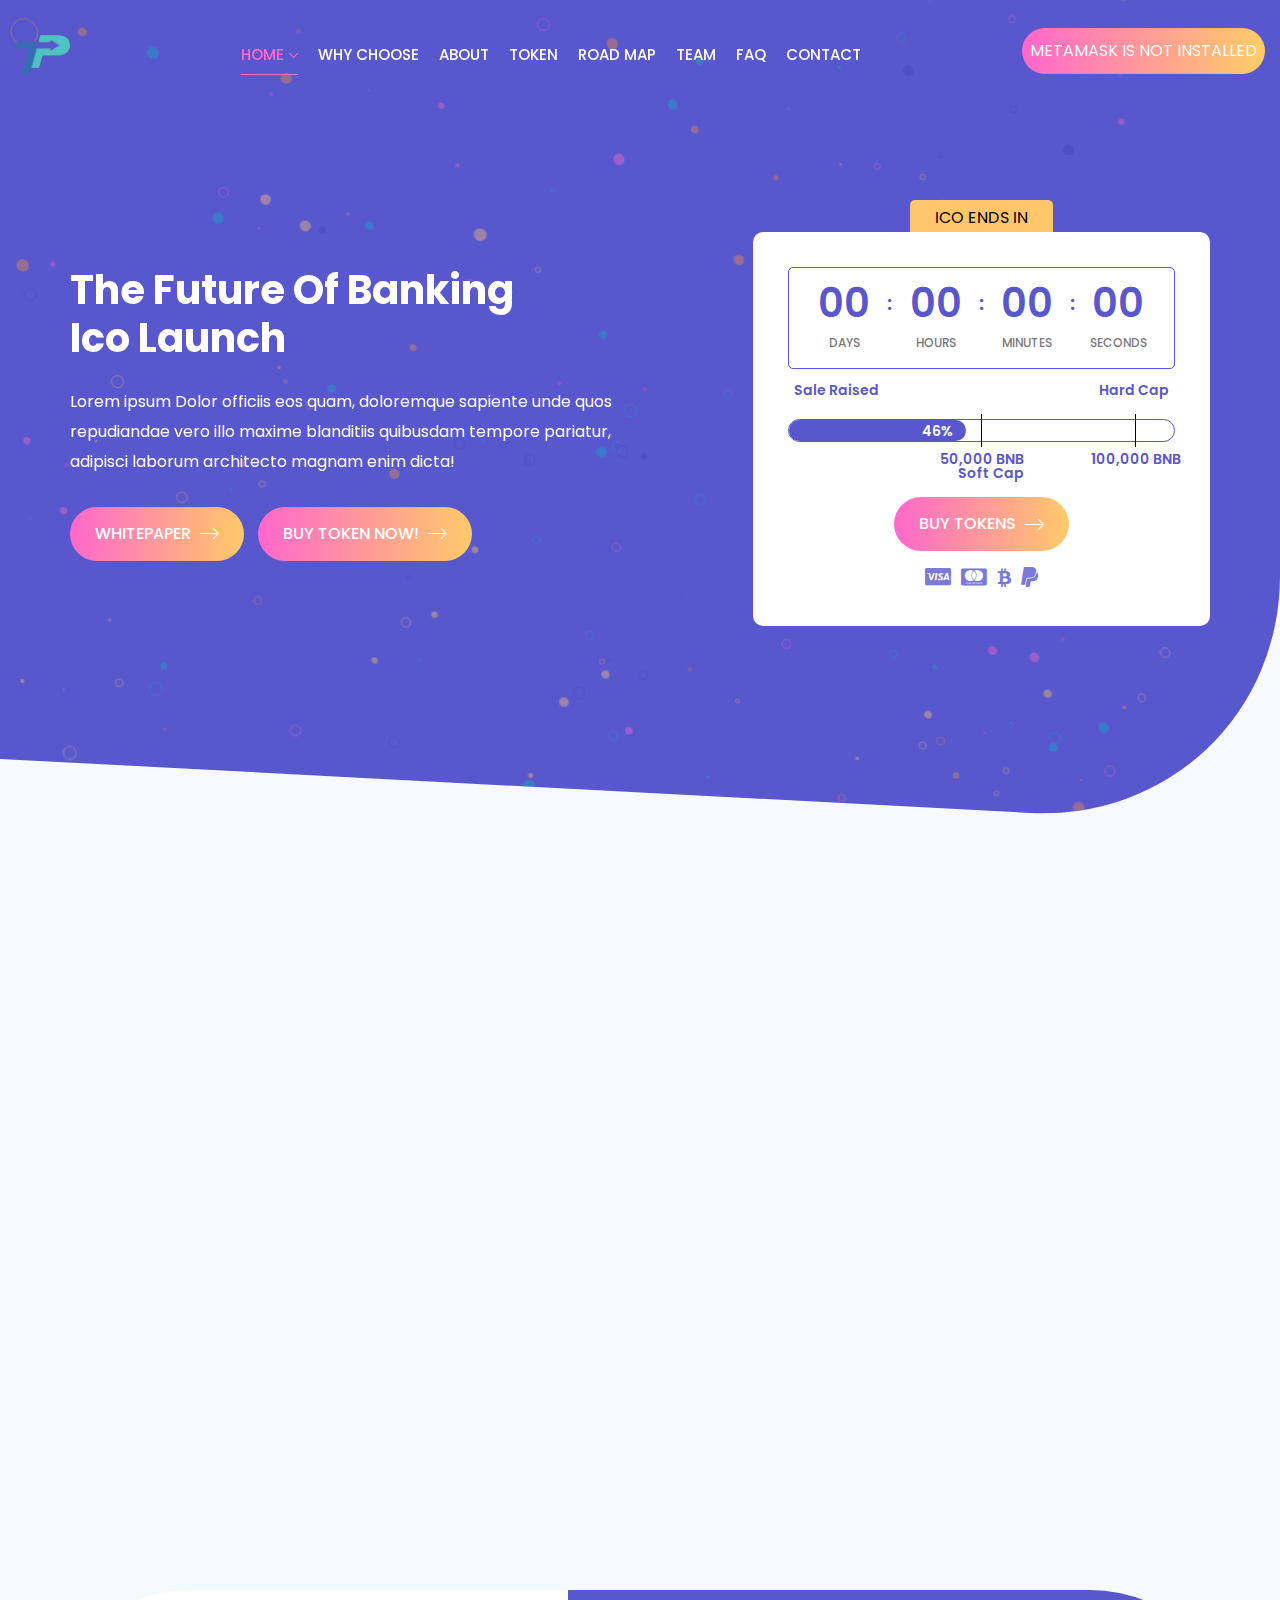
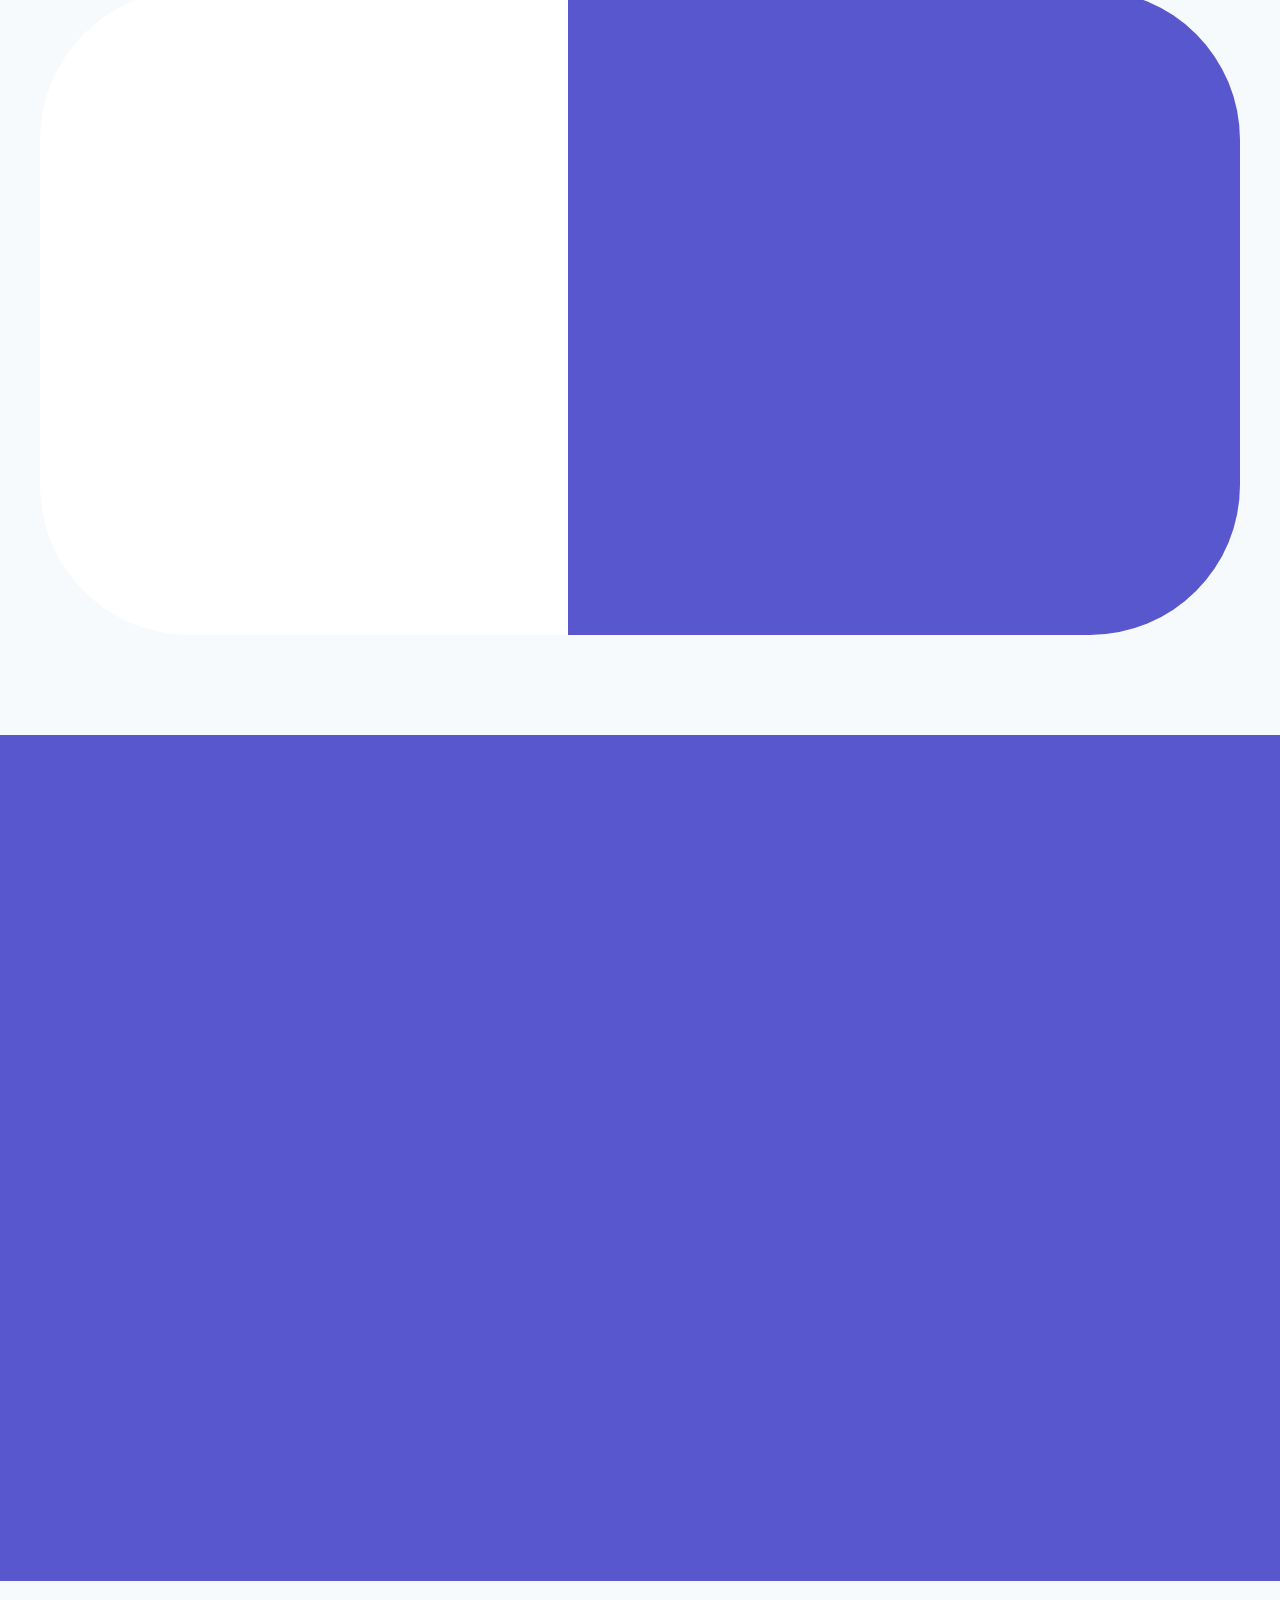
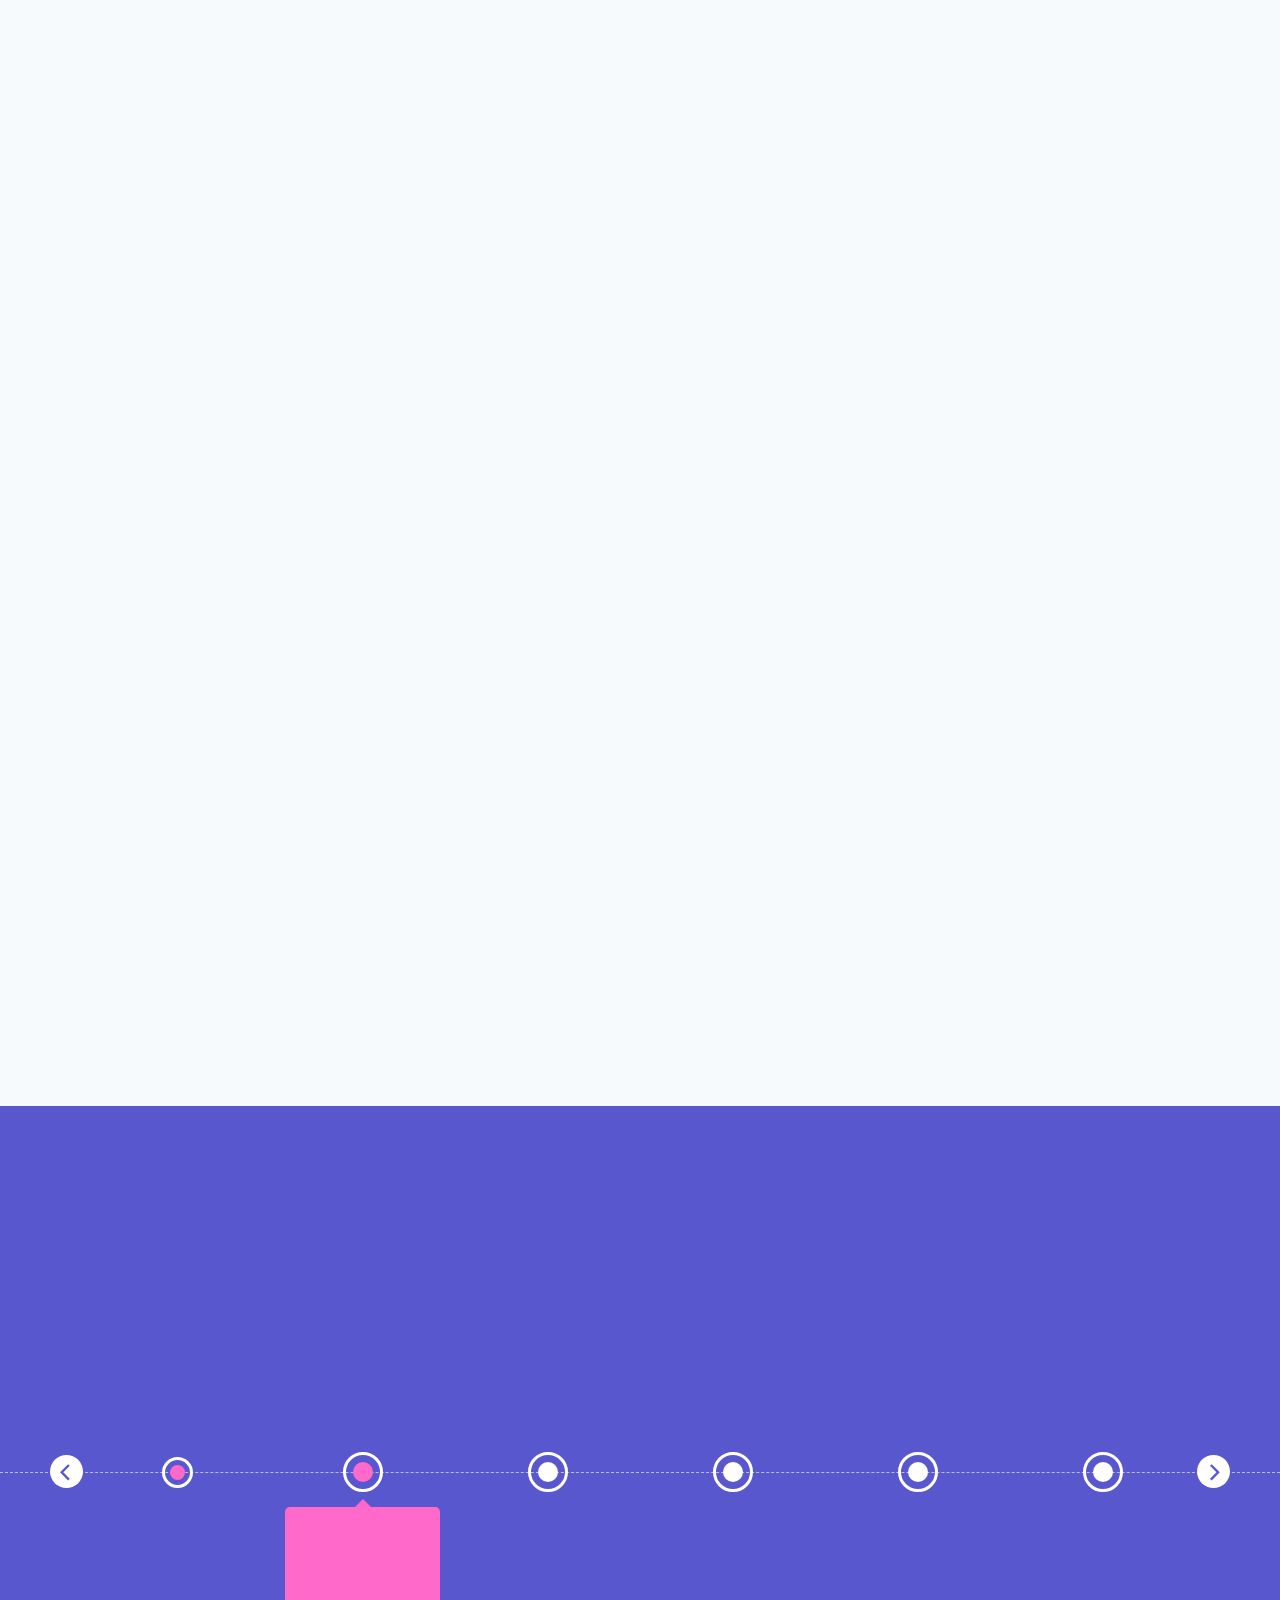
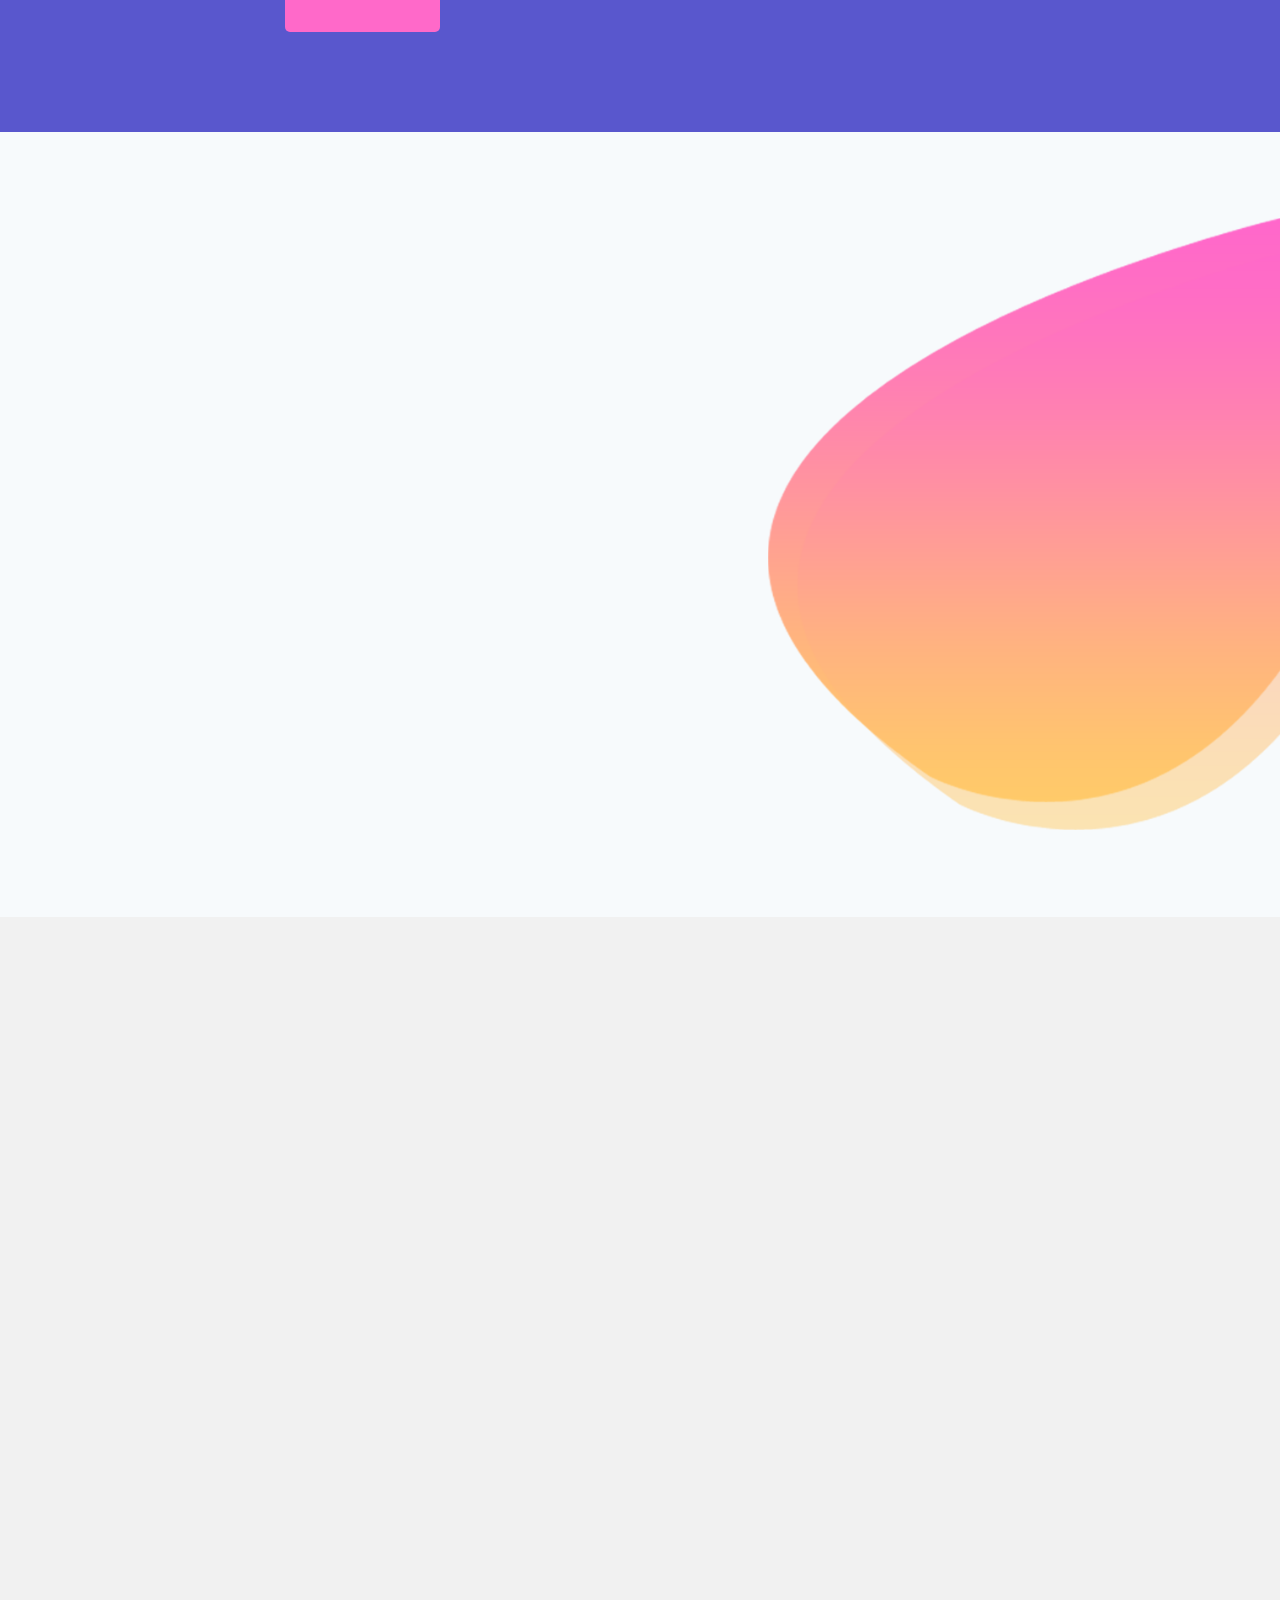
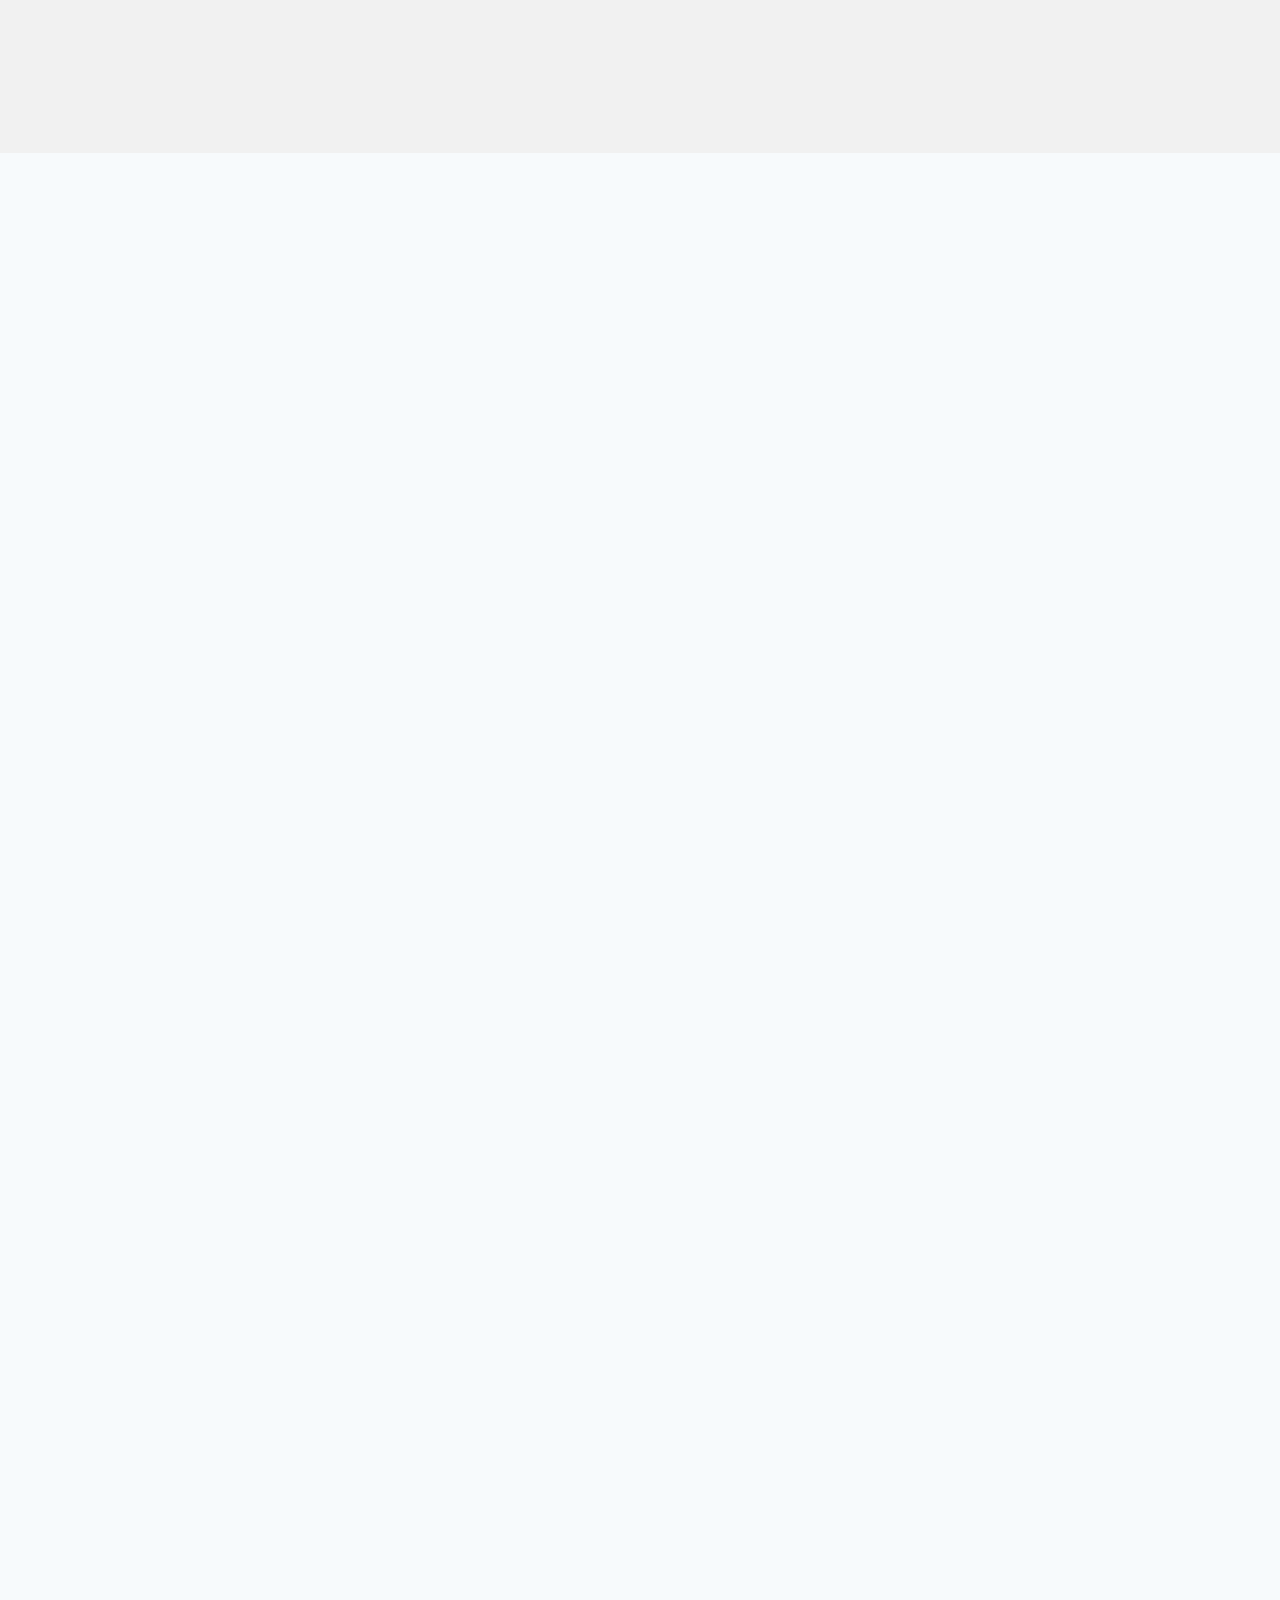
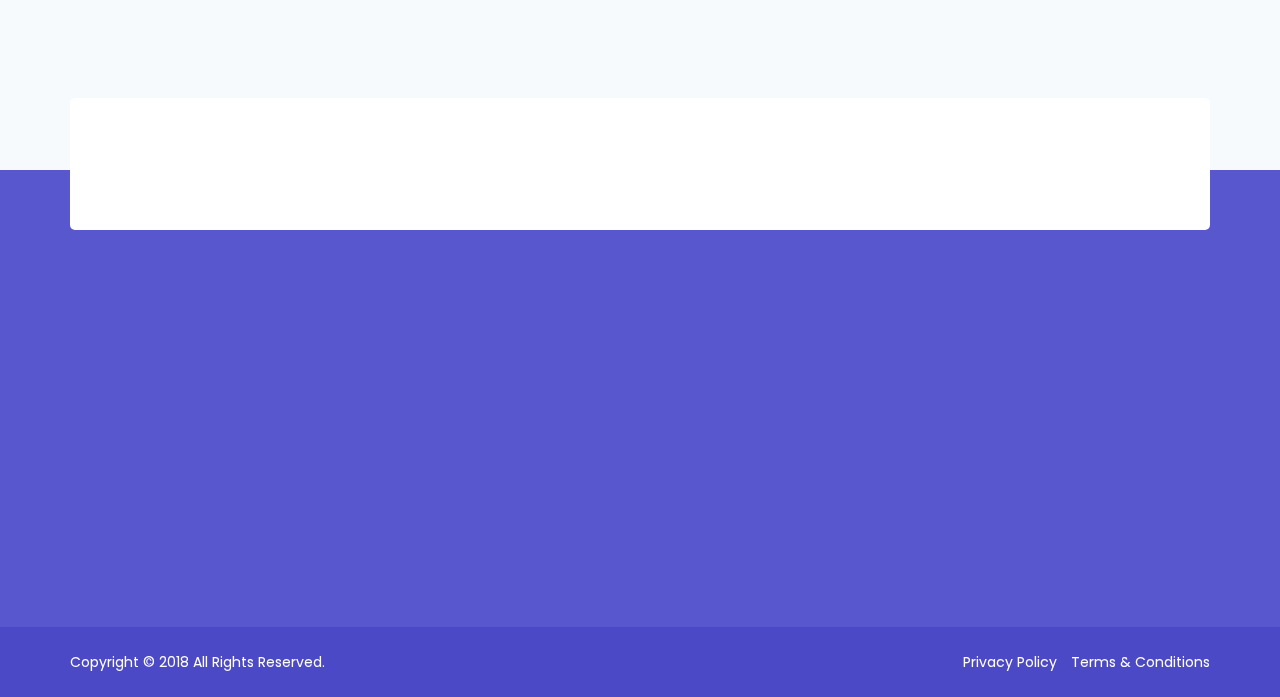
==== commit 41e01c04: "Update index.html" ====
--- a/index.html
+++ b/index.html
@@ -9,28 +9,28 @@
 <!-- SITE TITLE -->
 <title>Tae Pay</title>
 <!-- Favicon Icon -->
-<link rel="shortcut icon" type="image/x-icon" href="assets/images/logo1 (2).png">
+<link rel="shortcut icon" type="image/x-icon" href="/images/logo1 (2).png">
 <!-- Animation CSS -->
-<link rel="stylesheet" href="assets/css/animate.css" >
+<link rel="stylesheet" href="/css/animate.css" >
 <!-- Latest Bootstrap min CSS -->
-<link rel="stylesheet" href="assets/bootstrap/css/bootstrap.min.css">
+<link rel="stylesheet" href="/bootstrap/css/bootstrap.min.css">
 <!-- Google Font -->
 <link href="https://fonts.googleapis.com/css?family=Poppins:100,200,300,400,500,600,700,800,900" rel="stylesheet">
 <!-- Font Awesome CSS -->
-<link rel="stylesheet" href="assets/css/font-awesome.min.css" >
+<link rel="stylesheet" href="/css/font-awesome.min.css" >
 <!-- ionicons CSS -->
-<link rel="stylesheet" href="assets/css/ionicons.min.css">
+<link rel="stylesheet" href="/css/ionicons.min.css">
 <!--- owl carousel CSS-->
-<link rel="stylesheet" href="assets/owlcarousel/css/owl.carousel.min.css">
-<link rel="stylesheet" href="assets/owlcarousel/css/owl.theme.default.min.css">
+<link rel="stylesheet" href="/owlcarousel/css/owl.carousel.min.css">
+<link rel="stylesheet" href="/owlcarousel/css/owl.theme.default.min.css">
 <!-- Magnific Popup CSS -->
-<link rel="stylesheet" href="assets/css/magnific-popup.css">
-<link rel="stylesheet" href="assets/css/spop.min.css">
+<link rel="stylesheet" href="/css/magnific-popup.css">
+<link rel="stylesheet" href="/css/spop.min.css">
 <!-- Style CSS -->
-<link rel="stylesheet" href="assets/css/style.css">
-<link rel="stylesheet" href="assets/css/responsive.css">
+<link rel="stylesheet" href="/css/style.css">
+<link rel="stylesheet" href="/css/responsive.css">
 <!-- Color CSS -->
-<link id="layoutstyle" rel="stylesheet" href="assets/color/theme.css">
+<link id="layoutstyle" rel="stylesheet" href="/color/theme.css">
 </head>
 
 <body class="bg_light v_light_blue_pro" data-spy="scroll" data-offset="110">
@@ -54,8 +54,8 @@
 	<div class="container-fluid">
 		<nav class="navbar navbar-expand-lg"> 
 			<a class="navbar-brand page-scroll animation" href="#home_section" data-animation="fadeInDown" data-animation-delay="1s"> 
-            	<img class="logo_light" src="assets/images/logo1 (2).png" alt="logo" height="40" width="55" /> 
-                <img class="logo_dark" src="assets/images/logo1.png" alt="logo" /> 
+            	<img class="logo_light" src="/images/logo1 (2).png" alt="logo" height="40" width="55" /> 
+                <img class="logo_dark" src="/images/logo1.png" alt="logo" /> 
             </a>
             <button class="navbar-toggler animation" type="button" data-toggle="collapse" data-target="#navbarSupportedContent" aria-controls="navbarSupportedContent" aria-expanded="false" aria-label="Toggle navigation" data-animation="fadeInDown" data-animation-delay="1.1s"> 
                 <span class="ion-android-menu"></span> 
@@ -176,7 +176,7 @@
                                 </div>
                             </div>
                             <div class="col-md-5"> 
-                                <img class="pt-3 pb-3" src="assets/images/whitepaper.png" alt="whitepaper"/> 
+                                <img class="pt-3 pb-3" src="/images/whitepaper.png" alt="whitepaper"/> 
                             </div>
                         </div>
                     </div>
@@ -226,21 +226,21 @@
         <div class="row">
             <div class="col-lg-4 col-md-6 col-sm-12">
             	<div class="box_wrap radius_box bg-white text-center animation" data-animation="fadeInUp" data-animation-delay="0.6s">
-                	<img src="assets/images/wc_icon1.png" alt="wc_icon1"/>
+                	<img src="/images/wc_icon1.png" alt="wc_icon1"/>
                     <h4>Banking Made Easy</h4>
                     <p>Lorem, ipsum dolor sit amet consectetur adipisicing elit. Cumque exercitationem sunt beatae deleniti reprehenderit debitis aspernatur natus. Id ut obcaecati temporibus! Veritatis harum iste ducimus quam quo eveniet esse necessitatibus?</p>
                 </div>
             </div>
             <div class="col-lg-4 col-md-6 col-sm-12">
             	<div class="box_wrap radius_box bg-white text-center animation" data-animation="fadeInUp" data-animation-delay="0.8s">
-                	<img src="assets/images/wc_icon2.png" alt="wc_icon2"/>
+                	<img src="/images/wc_icon2.png" alt="wc_icon2"/>
                     <h4>Easy UI</h4>
                     <p>Lorem ipsum dolor sit amet consectetur adipisicing elit. Consectetur iste tenetur, numquam magni enim odio cumque hic quas libero exercitationem rem, cupiditate quaerat eius beatae? Autem veniam animi sed recusandae.</p>
                 </div>
             </div>
             <div class="col-lg-4 offset-lg-0 col-md-6 offset-md-3 col-sm-12">
             	<div class="box_wrap radius_box bg-white text-center animation" data-animation="fadeInUp" data-animation-delay="1s">
-                	<img src="assets/images/wc_icon3.png" alt="wc_icon3"/>
+                	<img src="/images/wc_icon3.png" alt="wc_icon3"/>
                     <h4>People Focused</h4>
                     <p>Lorem ipsum dolor sit amet consectetur, adipisicing elit. Facere enim ut iure maiores mollitia quaerat voluptatem similique explicabo, architecto at itaque ex magnam! Ut perspiciatis voluptas obcaecati, incidunt ratione iste.</p>
                 </div>
@@ -256,7 +256,7 @@
         <div class="row">
             <div class="col-lg-5 col-md-12 col-sm-12 p-0">
             	<div class="text-center about_img about_img_shape d-flex h-100 align-items-center"> 
-                	<img class="animation" data-animation="zoomIn" data-animation-delay="0.2s" src="assets/images/about_img.png" alt="aboutimg"/> 
+                	<img class="animation" data-animation="zoomIn" data-animation-delay="0.2s" src="/images/about_img.png" alt="aboutimg"/> 
                 </div>
             </div>
             <div class="col-lg-7 col-md-12 col-sm-12 p-0">
@@ -276,7 +276,7 @@
 <!-- END SECTION ABOUT US --> 
 
 <!-- START SECTION TOKEN SALE -->
-<section id="token" class="section_token blue_light_bg" data-z-index="1" data-parallax="scroll" data-image-src="assets/images/token_bg.png">
+<section id="token" class="section_token blue_light_bg" data-z-index="1" data-parallax="scroll" data-image-src="/images/token_bg.png">
 	<div class="container">
         <div class="row">
 			<div class="col-lg-6 offset-lg-3 col-md-12 col-sm-12">
@@ -354,7 +354,7 @@
         <div class="row align-items-center">
           <div class="col-lg-7 col-md-7">
             <div class="lg_pt_20 res_sm_pt_0 res_sm_mb_20 text-center animation" data-animation="fadeInRight" data-animation-delay="0.2s"> 
-            	<img  src="assets/images/sale-proceeds.png" alt="sale-proceeds" /> 
+            	<img  src="/images/sale-proceeds.png" alt="sale-proceeds" /> 
             </div>
           </div>
           <div class="col-lg-4 offset-lg-1 col-md-5">
@@ -438,7 +438,7 @@
           </div>
           <div class="col-lg-7 offset-lg-1 col-md-7">
             <div class="lg_pt_20 res_sm_pt_0 res_sm_mt_20 text-center animation" data-animation="fadeInLeft" data-animation-delay="0.2s"> 
-            	<img  src="assets/images/distribution.png" alt="distribution" /> 
+            	<img  src="/images/distribution.png" alt="distribution" /> 
             </div>
           </div>
         </div>
@@ -447,7 +447,7 @@
 <!-- END SECTION TOKEN PROCEEDS & DISTRIBUTION --> 
 
 <!-- START SECTION TIMELINE -->
-<section id="roadmap" class="blue_light_bg" data-z-index="1" data-parallax="scroll" data-image-src="assets/images/roadmap_bg.png">
+<section id="roadmap" class="blue_light_bg" data-z-index="1" data-parallax="scroll" data-image-src="/images/roadmap_bg.png">
   <div class="container">
 	<div class="row text-center">
       <div class="col-lg-8 col-md-12 offset-lg-2">
@@ -554,7 +554,7 @@
 <!-- END SECTION TIMELINE --> 
 
 <!-- SECTION MOBILE APP -->
-<section id="mobileapp" class="mobile_shape" data-parallax="scroll" data-image-src="assets/images/app_bg.png">
+<section id="mobileapp" class="mobile_shape" data-parallax="scroll" data-image-src="/images/app_bg.png">
 	<div class="container">
     	<div class="row align-items-center">
             <div class="col-lg-7 col-md-12 col-sm-12">
@@ -570,7 +570,7 @@
             </div>
             <div class="col-lg-5 col-md-12 col-sm-12">
                 <div class="res_md_mt_50 res_sm_mt_20 mobile_app text_md_center animation" data-animation="fadeInRight" data-animation-delay="0.2s"> 
-                    <img src="assets/images/mobile_app.png" alt="mobile_app"/> 
+                    <img src="/images/mobile_app.png" alt="mobile_app"/> 
                 </div>
             </div>
         </div>
@@ -593,7 +593,7 @@
             <div class="col-lg-3 col-md-6 col-sm-6 res_md_mb_30 res_sm_mb_20">
                 <div class="team_box animation" data-animation="fadeInUp" data-animation-delay="0.4s">
                     <div class="team_img gradient_box text-center"> 
-                    	<img src="assets/images/placeholder2.jpg" alt="placeholder2"/>
+                    	<img src="/images/placeholder2.jpg" alt="placeholder2"/>
                     	<div class="social_team list_none">
                         <ul>
                             <li><a href="#"><i class="fa fa-facebook"></i></a></li>
@@ -611,7 +611,7 @@
                         <div class="row m-0">
                             <div class="col-md-4 text-center"> 
                             	<div class="team_img_wrap">
-                                    <img class="w-100" src="assets/images/placeholder3.jpg" alt="user_img-lg"/> 
+                                    <img class="w-100" src="/images/placeholder3.jpg" alt="user_img-lg"/> 
                                     <div class="team_title">
                                         <h4>Derek Castro</h4>
                                         <span>Head Of Marketing</span>
@@ -641,7 +641,7 @@
             <div class="col-lg-3 col-md-6 col-sm-6 res_md_mb_30 res_sm_mb_20">
                 <div class="team_box animation" data-animation="fadeInUp" data-animation-delay="0.6s">
                     <div class="team_img gradient_box text-center"> 
-                    	<img src="assets/images/placeholder2.jpg" alt="placeholder2"/>
+                    	<img src="/images/placeholder2.jpg" alt="placeholder2"/>
                     	<div class="social_team list_none">
                         <ul>
                             <li><a href="#"><i class="fa fa-facebook"></i></a></li>
@@ -659,7 +659,7 @@
                         <div class="row m-0">
                             <div class="col-md-4 text-center"> 
                             	<div class="team_img_wrap">
-                                	<img class="w-100" src="assets/images/placeholder3.jpg" alt="user_img-lg"/> 
+                                	<img class="w-100" src="/images/placeholder3.jpg" alt="user_img-lg"/> 
                                     <div class="team_title"> 
                                         <h4>Jessica Bell</h4>
                                         <span>Head Of Sale</span>
@@ -689,7 +689,7 @@
             <div class="col-lg-3 col-md-6 col-sm-6 res_md_mb_30 res_sm_mb_20">
                 <div class="team_box animation" data-animation="fadeInUp" data-animation-delay="0.8s">
                     <div class="team_img gradient_box text-center"> 
-                    	<img src="assets/images/placeholder2.jpg" alt="placeholder2"/>
+                    	<img src="/images/placeholder2.jpg" alt="placeholder2"/>
                     	<div class="social_team list_none">
                         <ul>
                             <li><a href="#"><i class="fa fa-facebook"></i></a></li>
@@ -707,7 +707,7 @@
                         <div class="row m-0">
                             <div class="col-md-4 text-center"> 
                             	<div class="team_img_wrap">
-                                	<img class="w-100" src="assets/images/placeholder3.jpg" alt="user_img-lg"/> 
+                                	<img class="w-100" src="/images/placeholder3.jpg" alt="user_img-lg"/> 
                                     <div class="team_title"> 
                                         <h4>Alvaro Martin</h4>
                                         <span>Blockchain App Developer</span>
@@ -737,7 +737,7 @@
             <div class="col-lg-3 col-md-6 col-sm-6">
                 <div class="team_box animation" data-animation="fadeInUp" data-animation-delay="1s">
                     <div class="team_img gradient_box text-center"> 
-                    	<img src="assets/images/placeholder2.jpg" alt="placeholder2"/>
+                    	<img src="/images/placeholder2.jpg" alt="placeholder2"/>
                     	<div class="social_team list_none">
                         <ul>
                             <li><a href="#"><i class="fa fa-facebook"></i></a></li>
@@ -755,7 +755,7 @@
                         <div class="row m-0">
                             <div class="col-md-4 text-center">
                             	<div class="team_img_wrap">
-                                	<img class="w-100" src="assets/images/placeholder3.jpg" alt="user_img-lg"/>
+                                	<img class="w-100" src="/images/placeholder3.jpg" alt="user_img-lg"/>
                                     <div class="team_title"> 
                                         <h4>Maria Willium</h4>
                                         <span>Community Manager</span>
@@ -797,7 +797,7 @@
               <div class="col-lg-4 col-md-6 col-sm-6 res_md_mb_30 res_sm_mb_20">
                 <div class="team_box animation" data-animation="fadeInUp" data-animation-delay="0.2s">
                     <div class="team_img gradient_box text-center"> 
-                    	<img src="assets/images/placeholder2.jpg" alt="placeholder2"/>
+                    	<img src="/images/placeholder2.jpg" alt="placeholder2"/>
                     	<div class="social_team list_none">
                         <ul>
                             <li><a href="#"><i class="fa fa-facebook"></i></a></li>
@@ -815,7 +815,7 @@
                         <div class="row m-0">
                             <div class="col-md-4 text-center"> 
                             	<div class="team_img_wrap">
-                                	<img class="w-100" src="assets/images/placeholder3.jpg" alt="user_img-lg"/>
+                                	<img class="w-100" src="/images/placeholder3.jpg" alt="user_img-lg"/>
                                     <div class="team_title"> 
                                         <h4>Tricia Diyana</h4>
                                         <span>Invester</span>
@@ -845,7 +845,7 @@
               <div class="col-lg-4 col-md-6 col-sm-6 res_md_mb_30 res_sm_mb_20">
                 <div class="team_box animation" data-animation="fadeInUp" data-animation-delay="0.4s">
                     <div class="team_img gradient_box text-center"> 
-                    	<img src="assets/images/placeholder2.jpg" alt="placeholder2"/>
+                    	<img src="/images/placeholder2.jpg" alt="placeholder2"/>
                     	<div class="social_team list_none">
                         <ul>
                             <li><a href="#"><i class="fa fa-facebook"></i></a></li>
@@ -863,7 +863,7 @@
                         <div class="row m-0">
                             <div class="col-md-4 text-center"> 
                             	<div class="team_img_wrap">
-                                	<img class="w-100" src="assets/images/placeholder3.jpg" alt="user_img-lg"/>
+                                	<img class="w-100" src="/images/placeholder3.jpg" alt="user_img-lg"/>
                                     <div class="team_title"> 
                                         <h4>Kent Pierce</h4>
                                         <span>Invester</span>
@@ -893,7 +893,7 @@
               <div class="col-lg-4 offset-lg-0 col-md-6 offset-md-3 col-sm-6 offset-sm-3">
                 <div class="team_box animation" data-animation="fadeInUp" data-animation-delay="0.6s">
                     <div class="team_img gradient_box text-center"> 
-                    	<img src="assets/images/placeholder2.jpg" alt="placeholder2"/>
+                    	<img src="/images/placeholder2.jpg" alt="placeholder2"/>
                     	<div class="social_team list_none">
                         <ul>
                             <li><a href="#"><i class="fa fa-facebook"></i></a></li>
@@ -911,7 +911,7 @@
                         <div class="row m-0">
                             <div class="col-md-4 text-center"> 
                             	<div class="team_img_wrap">
-                                	<img class="w-100" src="assets/images/placeholder3.jpg" alt="user_img-lg"/> 
+                                	<img class="w-100" src="/images/placeholder3.jpg" alt="user_img-lg"/> 
                                 	<div class="team_title"> 
                                         <h4>Rose Morgen</h4>
                                         <span>Invester</span>
@@ -1211,32 +1211,32 @@
                 	<div class="row">
                     	<div class="col-lg-2 col-md-4 col-6">
                             <div class="px-3 py-2 p-md-2 animation" data-animation="fadeInUp" data-animation-delay="0.3s"> 
-                                <img src="assets/images/client_logo_dark_gray1.png" alt="client_logo_dark_gray1" /> 
+                                <img src="/images/client_logo_dark_gray1.png" alt="client_logo_dark_gray1" /> 
                             </div>
                         </div>
                         <div class="col-lg-2 col-md-4 col-6">
                             <div class="px-3 py-2 p-md-2 animation" data-animation="fadeInUp" data-animation-delay="0.4s"> 
-                                <img src="assets/images/client_logo_dark_gray2.png" alt="client_logo_dark_gray2" /> 
+                                <img src="/images/client_logo_dark_gray2.png" alt="client_logo_dark_gray2" /> 
                             </div>
                         </div>
                         <div class="col-lg-2 col-md-4 col-6">
                             <div class="px-3 py-2 p-md-2 animation" data-animation="fadeInUp" data-animation-delay="0.5s"> 
-                                <img src="assets/images/client_logo_dark_gray3.png" alt="client_logo_dark_gray3" /> 
+                                <img src="/images/client_logo_dark_gray3.png" alt="client_logo_dark_gray3" /> 
                             </div>
                         </div>
                         <div class="col-lg-2 col-md-4 col-6">
                             <div class="px-3 py-2 p-md-2 animation" data-animation="fadeInUp" data-animation-delay="0.6s"> 
-                                <img src="assets/images/client_logo_dark_gray4.png" alt="client_logo_dark_gray4" /> 
+                                <img src="/images/client_logo_dark_gray4.png" alt="client_logo_dark_gray4" /> 
                             </div>
                         </div>
                         <div class="col-lg-2 col-md-4 col-6">
                             <div class="px-3 py-2 p-md-2 animation" data-animation="fadeInUp" data-animation-delay="0.7s"> 
-                                <img src="assets/images/client_logo_dark_gray5.png" alt="client_logo_dark_gray5" /> 
+                                <img src="/images/client_logo_dark_gray5.png" alt="client_logo_dark_gray5" /> 
                             </div>
                         </div>
                         <div class="col-lg-2 col-md-4 col-6">
                             <div class="px-3 py-2 p-md-2 animation" data-animation="fadeInUp" data-animation-delay="0.8s"> 
-                                <img src="assets/images/client_logo_dark_gray6.png" alt="client_logo_dark_gray6" /> 
+                                <img src="/images/client_logo_dark_gray6.png" alt="client_logo_dark_gray6" /> 
                             </div>
                         </div>
                     </div>
@@ -1249,7 +1249,7 @@
 
 <!-- START FOOTER SECTION -->
 <footer>
-	<div class="top_footer blue_light_bg" data-z-index="1" data-parallax="scroll" data-image-src="assets/images/footer_bg.png">
+	<div class="top_footer blue_light_bg" data-z-index="1" data-parallax="scroll" data-image-src="/images/footer_bg.png">
 		<div class="container">
         	<div class="row">
             	<div class="col-12">
@@ -1260,7 +1260,7 @@
 				<div class="col-lg-4 col-md-12">
                     <div class="footer_logo mb-3 animation" data-animation="fadeInUp" data-animation-delay="0.2s"> 
                         <a href="#home_section" class="page-scroll">
-                            <img alt="logo" src="assets/images/footer_logo.png">
+                            <img alt="logo" src="/images/footer_logo.png">
                         </a> 
                     </div>
                     <div class="footer_desc">
@@ -1313,30 +1313,30 @@
 
 
 <!-- Latest jQuery --> 
-<script src="assets/js/jquery-3.6.0.min.js"></script> 
+<script src="/js/jquery-3.6.0.min.js"></script> 
 <!-- Latest compiled and minified Bootstrap --> 
-<script src="assets/bootstrap/js/bootstrap.min.js"></script> 
+<script src="/bootstrap/js/bootstrap.min.js"></script> 
 <!-- owl-carousel min js  --> 
-<script src="assets/owlcarousel/js/owl.carousel.min.js"></script> 
+<script src="/owlcarousel/js/owl.carousel.min.js"></script> 
 <!-- magnific-popup min js  --> 
-<script src="assets/js/magnific-popup.min.js"></script> 
+<script src="/js/magnific-popup.min.js"></script> 
 <!-- waypoints min js  --> 
-<script src="assets/js/waypoints.min.js"></script> 
+<script src="/js/waypoints.min.js"></script> 
 <!-- parallax js  --> 
-<script src="assets/js/parallax.js"></script> 
+<script src="/js/parallax.js"></script> 
 <!-- countdown js  --> 
-<script src="assets/js/jquery.countdown.min.js"></script> 
+<script src="/js/jquery.countdown.min.js"></script> 
 <!-- particles min js  --> 
-<script src="assets/js/particles.min.js"></script> 
+<script src="/js/particles.min.js"></script> 
 <!-- scripts js --> 
-<script src="assets/js/jquery.dd.min.js"></script> 
+<script src="/js/jquery.dd.min.js"></script> 
 <!-- jquery.counterup.min js --> 
-<script src="assets/js/jquery.counterup.min.js"></script>
+<script src="/js/jquery.counterup.min.js"></script>
 <!-- modern_canvas js --> 
-<script src="assets/js/modern_canvas.js"></script>  
-<script src="assets/js/spop.min.js"></script> 
-<!-- <script src="assets/js/notification.js"></script>  -->
+<script src="/js/modern_canvas.js"></script>  
+<script src="/js/spop.min.js"></script> 
+<!-- <script src="/js/notification.js"></script>  -->
 <!-- scripts js --> 
-<script src="assets/js/scripts.js"></script>
+<script src="/js/scripts.js"></script>
 </body>
-</html>+</html>
